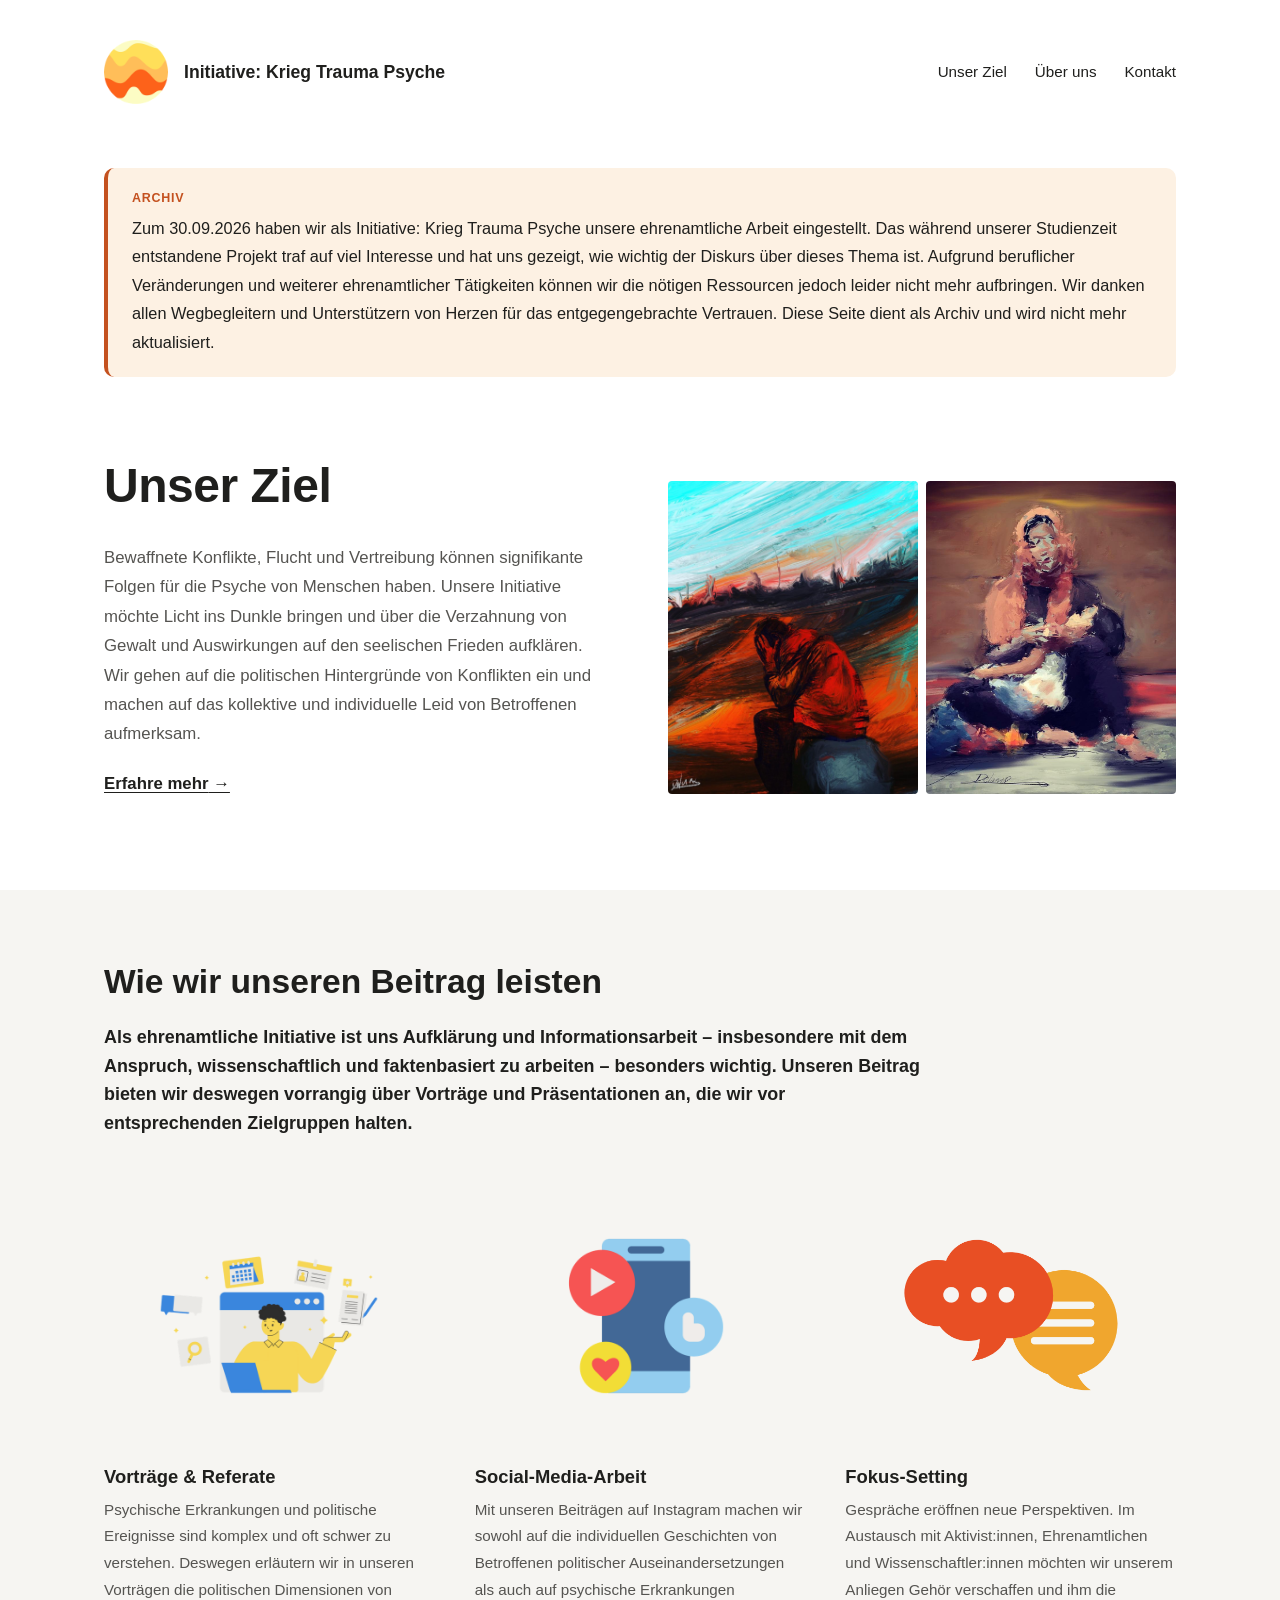
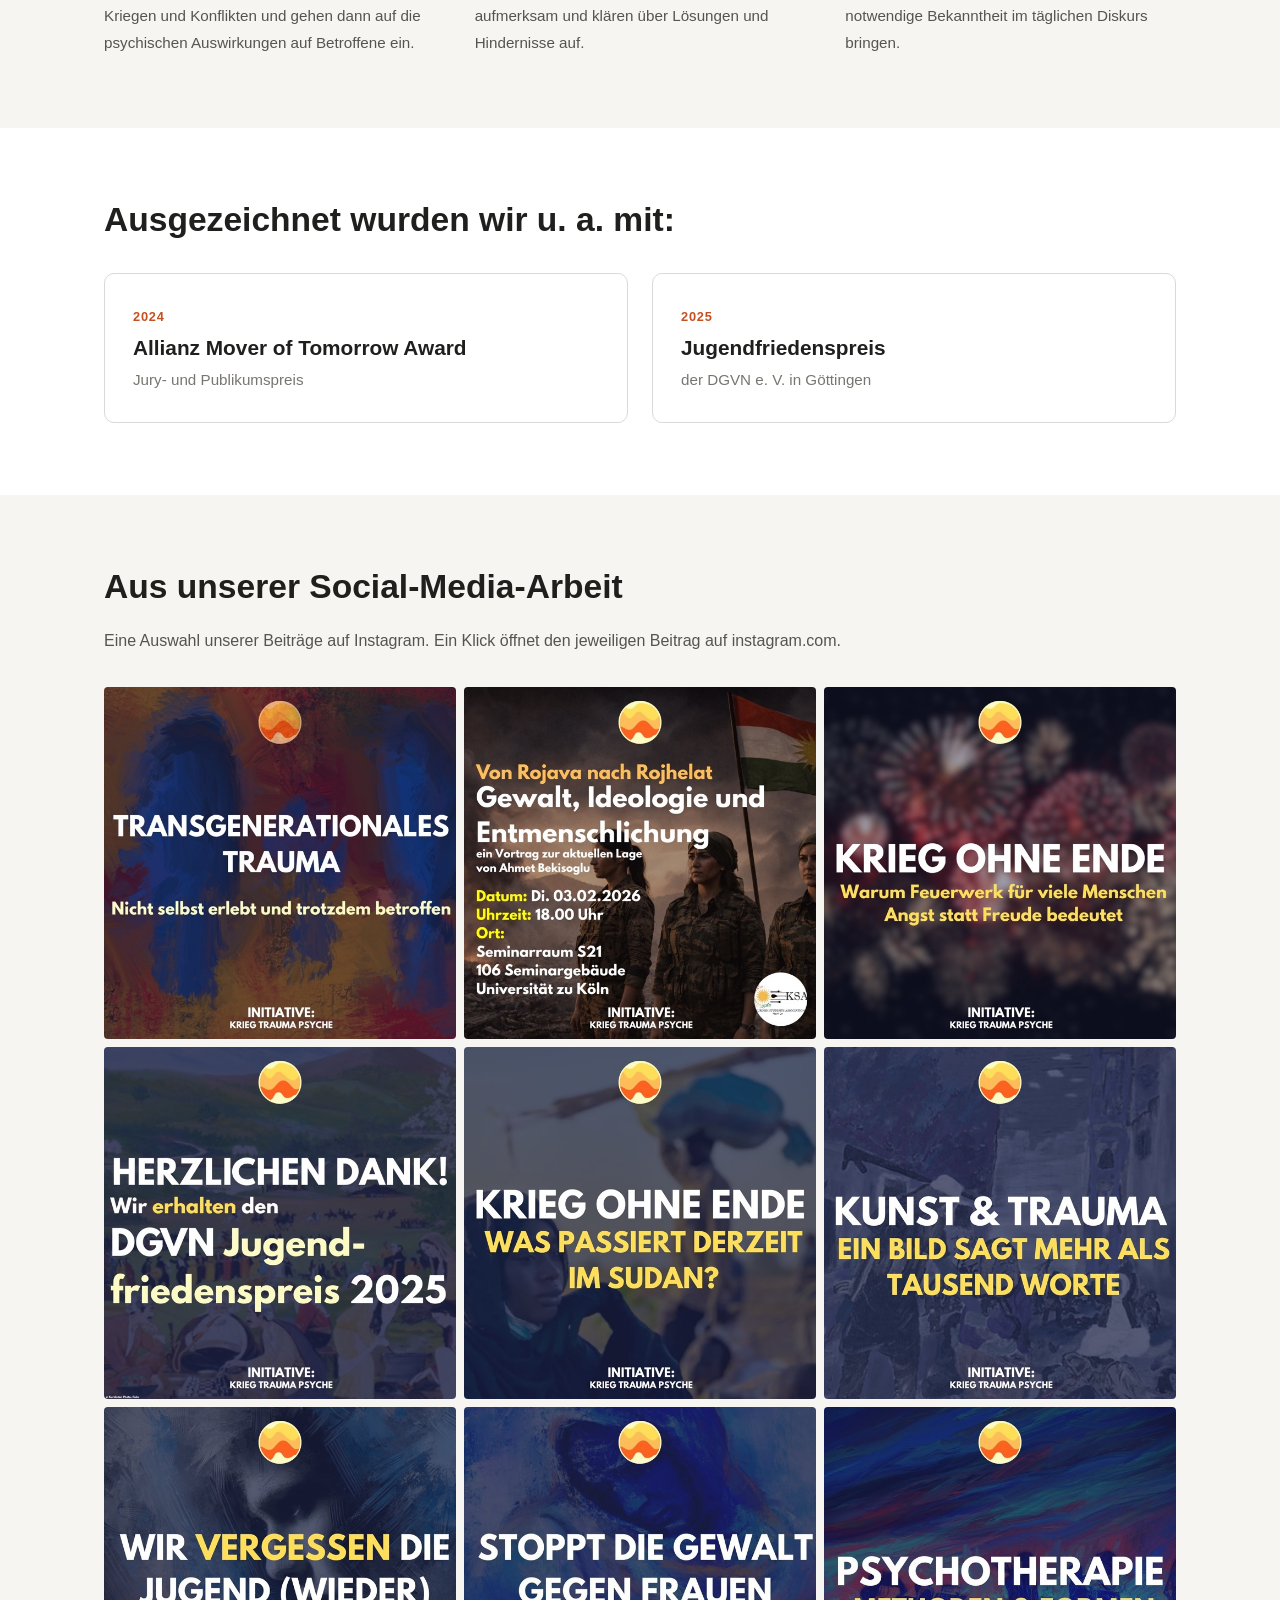
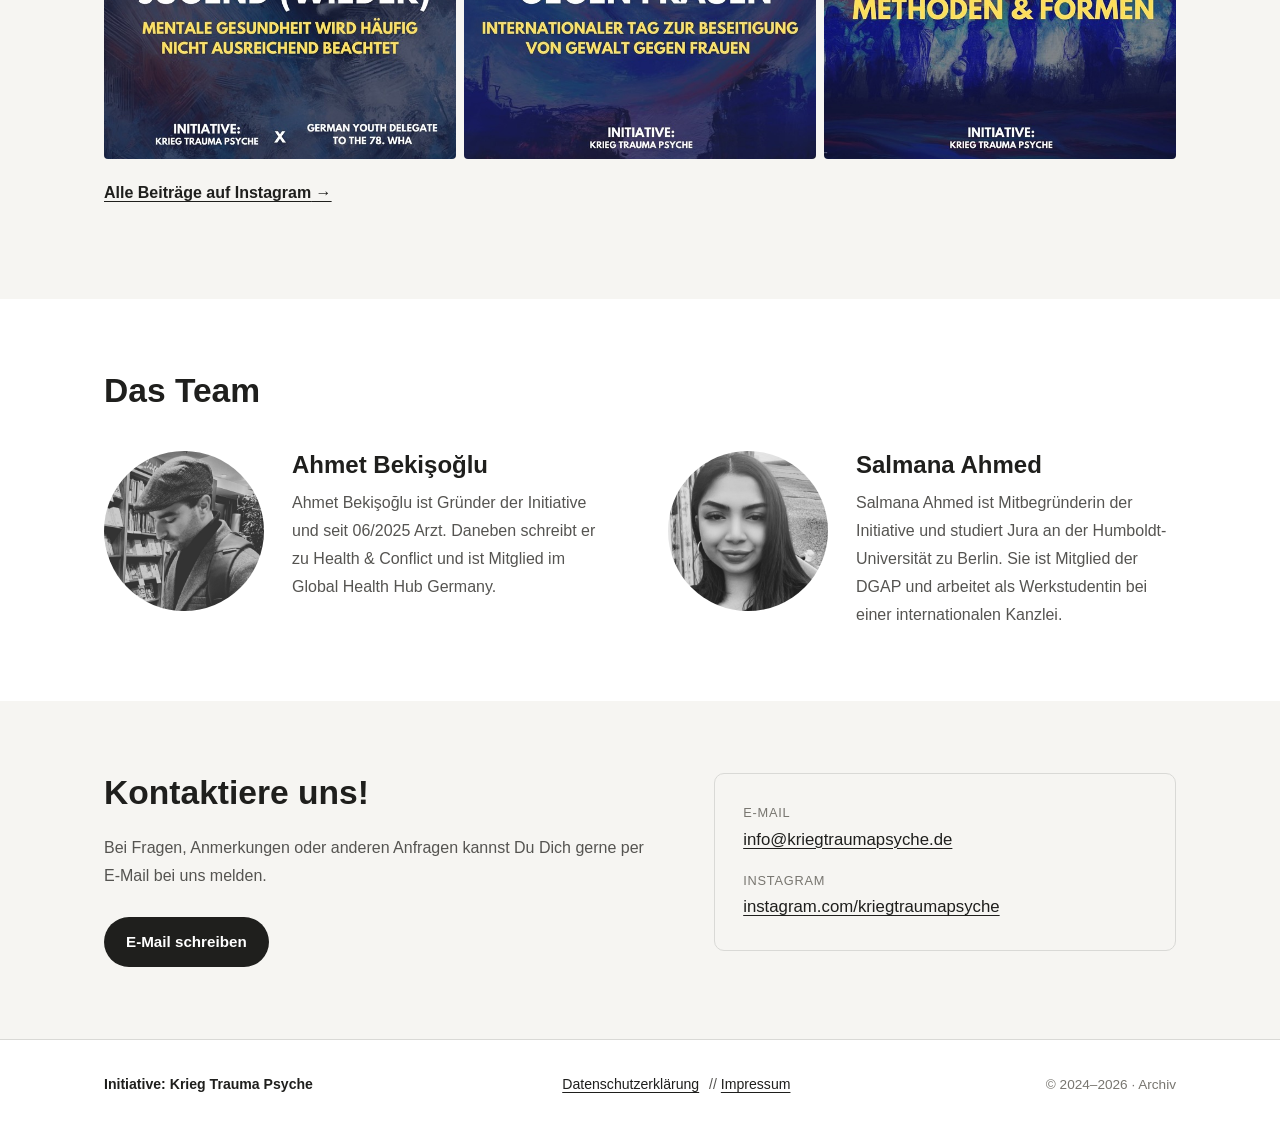
==== index.html @ 4f248b0d "Add files via upload" ====
<!doctype html>
<html lang="de">
<head>
  <meta charset="utf-8">
  <meta name="viewport" content="width=device-width, initial-scale=1">
  <title>Initiative: Krieg Trauma Psyche</title>
  <meta name="description" content="Ehrenamtliche Initiative zu den psychischen Folgen von Krieg, Flucht und Vertreibung – Vorträge, Social-Media-Arbeit und Aufklärung. Archiv der Jahre 2024–2026.">
  <link rel="canonical" href="https://kriegtraumapsyche.de/">
  <meta property="og:type" content="website">
  <meta property="og:locale" content="de_DE">
  <meta property="og:site_name" content="Initiative: Krieg Trauma Psyche">
  <meta property="og:title" content="Initiative: Krieg Trauma Psyche">
  <meta property="og:description" content="Ehrenamtliche Initiative zu den psychischen Folgen von Krieg, Flucht und Vertreibung.">
  <meta property="og:url" content="https://kriegtraumapsyche.de/">
  <meta property="og:image" content="https://kriegtraumapsyche.de/assets/img/og-image.jpg">
  <link rel="icon" href="favicon.png" type="image/png">
  <link rel="apple-touch-icon" href="apple-touch-icon.png">
  <link rel="stylesheet" href="assets/css/style.css">
</head>
<body>
  <a class="skip-link" href="#inhalt">Zum Inhalt springen</a>

  <header class="site-header">
    <div class="wrap site-header__inner">
      <a class="brand" href="./" aria-label="Startseite: Initiative Krieg Trauma Psyche">
        <img src="assets/img/logo.png" alt="" width="64" height="64">
        <span>Initiative: Krieg Trauma Psyche</span>
      </a>
      <nav class="site-nav" aria-label="Hauptnavigation">
        <ul>
          <li><a href="unser-ziel/">Unser Ziel</a></li>
          <li><a href="uber-uns/">Über uns</a></li>
          <li><a href="#kontakt">Kontakt</a></li>
        </ul>
      </nav>
    </div>
  </header>

  <main id="inhalt">

    <section class="hero">
      <div class="wrap">
        <div class="notice" role="note">
          <strong>Archiv</strong>
          <p>Zum 30.09.2026 haben wir als Initiative: Krieg Trauma Psyche unsere ehrenamtliche Arbeit eingestellt. Das während unserer Studienzeit entstandene Projekt traf auf viel Interesse und hat uns gezeigt, wie wichtig der Diskurs über dieses Thema ist. Aufgrund beruflicher Veränderungen und weiterer ehrenamtlicher Tätigkeiten können wir die nötigen Ressourcen jedoch leider nicht mehr aufbringen. Wir danken allen Wegbegleitern und Unterstützern von Herzen für das entgegengebrachte Vertrauen. Diese Seite dient als Archiv und wird nicht mehr aktualisiert.</p>
        </div>
      </div>
    </section>

    <section class="section" aria-labelledby="ziel-titel">
      <div class="wrap split">
        <div class="split__text">
          <h1 id="ziel-titel">Unser Ziel</h1>
          <p>Bewaffnete Konflikte, Flucht und Vertreibung können signifikante Folgen für die Psyche von Menschen haben. Unsere Initiative möchte Licht ins Dunkle bringen und über die Verzahnung von Gewalt und Auswirkungen auf den seelischen Frieden aufklären. Wir gehen auf die politischen Hintergründe von Konflikten ein und machen auf das kollektive und individuelle Leid von Betroffenen aufmerksam.</p>
          <p><a class="link-arrow" href="unser-ziel/">Erfahre mehr</a></p>
        </div>
        <div class="gallery">
          <img src="assets/img/galerie-1.jpg" alt="Gemälde: Ein Mann sitzt vor einer verbrannten Landschaft und vergräbt das Gesicht in den Händen (Illustration: Delawer Omar)" width="1080" height="1327" loading="lazy">
          <img src="assets/img/galerie-2.jpg" alt="Gemälde: Eine Frau mit Kopftuch hält ein Kind schützend im Arm (Illustration: Delawer Omar)" width="1080" height="1085" loading="lazy">
        </div>
      </div>
    </section>

    <section class="section section--soft" aria-labelledby="beitrag-titel">
      <div class="wrap">
        <h2 id="beitrag-titel">Wie wir unseren Beitrag leisten</h2>
        <p class="section__lead">Als ehrenamtliche Initiative ist uns Aufklärung und Informationsarbeit – insbesondere mit dem Anspruch, wissenschaftlich und faktenbasiert zu arbeiten – besonders wichtig. Unseren Beitrag bieten wir deswegen vorrangig über Vorträge und Präsentationen an, die wir vor entsprechenden Zielgruppen halten.</p>

        <div class="cards">
          <article class="card">
            <img src="assets/img/vortraege.png" alt="" width="600" height="600" loading="lazy">
            <h3>Vorträge &amp; Referate</h3>
            <p>Psychische Erkrankungen und politische Ereignisse sind komplex und oft schwer zu verstehen. Deswegen erläutern wir in unseren Vorträgen die politischen Dimensionen von Kriegen und Konflikten und gehen dann auf die psychischen Auswirkungen auf Betroffene ein.</p>
          </article>
          <article class="card">
            <img src="assets/img/social-media.png" alt="" width="600" height="600" loading="lazy">
            <h3>Social-Media-Arbeit</h3>
            <p>Mit unseren Beiträgen auf Instagram machen wir sowohl auf die individuellen Geschichten von Betroffenen politischer Auseinandersetzungen als auch auf psychische Erkrankungen aufmerksam und klären über Lösungen und Hindernisse auf.</p>
          </article>
          <article class="card">
            <img src="assets/img/fokus-setting.png" alt="" width="500" height="500" loading="lazy">
            <h3>Fokus-Setting</h3>
            <p>Gespräche eröffnen neue Perspektiven. Im Austausch mit Aktivist:innen, Ehrenamtlichen und Wissenschaftler:innen möchten wir unserem Anliegen Gehör verschaffen und ihm die notwendige Bekanntheit im täglichen Diskurs bringen.</p>
          </article>
        </div>
      </div>
    </section>

    <section class="section" aria-labelledby="preise-titel">
      <div class="wrap">
        <h2 id="preise-titel">Ausgezeichnet wurden wir u. a. mit:</h2>
        <div class="awards">
          <div class="award">
            <span class="award__year">2024</span>
            <h3>Allianz Mover of Tomorrow Award</h3>
            <p>Jury- und Publikumspreis</p>
          </div>
          <div class="award">
            <span class="award__year">2025</span>
            <h3>Jugend&shy;friedens&shy;preis</h3>
            <p>der DGVN e.&nbsp;V. in Göttingen</p>
          </div>
        </div>
      </div>
    </section>

    <section class="section section--soft" aria-labelledby="insta-titel">
      <div class="wrap">
        <h2 id="insta-titel">Aus unserer Social-Media-Arbeit</h2>
        <p>Eine Auswahl unserer Beiträge auf Instagram. Ein Klick öffnet den jeweiligen Beitrag auf instagram.com.</p>
        <div class="insta">
          <a href="https://www.instagram.com/p/DZxdfRcijHQ/" rel="noopener"><img src="assets/img/instagram/01.jpg" alt="Info-Post: Transgenerationales Trauma – nicht selbst erlebt und trotzdem betroffen" width="640" height="640" loading="lazy"></a>
          <a href="https://www.instagram.com/p/DT3SlpQDQim/" rel="noopener"><img src="assets/img/instagram/02.jpg" alt="Vortragsankündigung: Von Rojava nach Rojhelat – Gewalt, Ideologie und Entmenschlichung, 03.02.2026, Universität zu Köln" width="640" height="640" loading="lazy"></a>
          <a href="https://www.instagram.com/p/DS4xdeGio_u/" rel="noopener"><img src="assets/img/instagram/03.jpg" alt="Info-Post: Krieg ohne Ende – warum Feuerwerk für viele Menschen Angst statt Freude bedeutet" width="640" height="640" loading="lazy"></a>
          <a href="https://www.instagram.com/p/DSTFmk6jmpG/" rel="noopener"><img src="assets/img/instagram/04.jpg" alt="Herzlichen Dank! Wir erhalten den DGVN Jugendfriedenspreis 2025" width="640" height="640" loading="lazy"></a>
          <a href="https://www.instagram.com/p/DQ4tUUhjSxW/" rel="noopener"><img src="assets/img/instagram/05.jpg" alt="Info-Post: Krieg ohne Ende – was passiert derzeit im Sudan?" width="640" height="640" loading="lazy"></a>
          <a href="https://www.instagram.com/p/DMp6lAYsIpC/" rel="noopener"><img src="assets/img/instagram/06.jpg" alt="Info-Post: Kunst und Trauma – ein Bild sagt mehr als tausend Worte" width="640" height="640" loading="lazy"></a>
          <a href="https://www.instagram.com/p/DFQjz3Es_ao/" rel="noopener"><img src="assets/img/instagram/07.jpg" alt="Info-Post: Wir vergessen die Jugend (wieder) – mentale Gesundheit wird häufig nicht ausreichend beachtet" width="640" height="640" loading="lazy"></a>
          <a href="https://www.instagram.com/p/DCzWB1eC9xC/" rel="noopener"><img src="assets/img/instagram/08.jpg" alt="Info-Post: Stoppt die Gewalt gegen Frauen – Internationaler Tag zur Beseitigung von Gewalt gegen Frauen" width="640" height="640" loading="lazy"></a>
          <a href="https://www.instagram.com/p/DCKCt9eMtHW/" rel="noopener"><img src="assets/img/instagram/09.jpg" alt="Info-Post: Psychotherapie – Methoden und Formen" width="640" height="640" loading="lazy"></a>
        </div>
        <p class="insta-more"><a class="link-arrow" href="https://instagram.com/kriegtraumapsyche" rel="noopener">Alle Beiträge auf Instagram</a></p>
      </div>
    </section>

    <section class="section" aria-labelledby="team-titel">
      <div class="wrap">
        <h2 id="team-titel">Das Team</h2>
        <div class="team">
          <article class="person">
            <img src="assets/img/ahmet-bekisoglu.png" alt="Porträt von Ahmet Bekişoğlu" width="500" height="500" loading="lazy">
            <div>
              <h3>Ahmet Bekişoğlu</h3>
              <p>Ahmet Bekişoğlu ist Gründer der Initiative und seit 06/2025 Arzt. Daneben schreibt er zu Health &amp; Conflict und ist Mitglied im Global Health Hub Germany.</p>
            </div>
          </article>
          <article class="person">
            <img src="assets/img/salmana-ahmed.png" alt="Porträt von Salmana Ahmed" width="500" height="500" loading="lazy">
            <div>
              <h3>Salmana Ahmed</h3>
              <p>Salmana Ahmed ist Mitbegründerin der Initiative und studiert Jura an der Humboldt-Universität zu Berlin. Sie ist Mitglied der DGAP und arbeitet als Werkstudentin bei einer internationalen Kanzlei.</p>
            </div>
          </article>
        </div>
      </div>
    </section>

    <section class="section section--soft" id="kontakt" aria-labelledby="kontakt-titel">
      <div class="wrap contact">
        <div>
          <h2 id="kontakt-titel">Kontaktiere uns!</h2>
          <p>Bei Fragen, Anmerkungen oder anderen Anfragen kannst Du Dich gerne per E-Mail bei uns melden.</p>
          <a class="button" href="mailto:info@kriegtraumapsyche.de">E-Mail schreiben</a>
        </div>
        <div class="contact__box">
          <dl>
            <dt>E-Mail</dt>
            <dd><a href="mailto:info@kriegtraumapsyche.de">info@kriegtraumapsyche.de</a></dd>
            <dt>Instagram</dt>
            <dd><a href="https://instagram.com/kriegtraumapsyche" rel="noopener">instagram.com/kriegtraumapsyche</a></dd>
          </dl>
        </div>
      </div>
    </section>

  </main>

  <footer class="site-footer">
    <div class="wrap site-footer__inner">
      <a class="site-footer__title" href="./">Initiative: Krieg Trauma Psyche</a>
      <nav aria-label="Rechtliches">
        <a href="datenschutzerklarung/">Datenschutzerklärung</a> //
        <a href="impressum/">Impressum</a>
      </nav>
      <small>© 2024–2026 · Archiv</small>
    </div>
  </footer>
</body>
</html>
---- assets/css/style.css ----
/* Initiative: Krieg Trauma Psyche – statische Website (GitHub Pages)
   Keine externen Schriften, keine Skripte, keine Cookies. */

:root {
  --bg: #ffffff;
  --bg-soft: #f6f5f2;
  --text: #555451;
  --heading: #1f1f1d;
  --muted: #787670;
  --line: #d9d9d6;
  --accent: #c4511f;      /* Orange aus dem Logo, dunkel genug für Text auf Weiß */
  --accent-soft: #fdf1e3; /* helles Gelb-Orange aus dem Logo */
  --radius: 10px;
  --wrap: 1120px;
  --font: -apple-system, BlinkMacSystemFont, "Segoe UI", Roboto, Oxygen-Sans, Ubuntu, Cantarell, "Helvetica Neue", sans-serif;
}

*, *::before, *::after { box-sizing: border-box; }

html { -webkit-text-size-adjust: 100%; scroll-behavior: smooth; }

body {
  margin: 0;
  background: var(--bg);
  color: var(--text);
  font-family: var(--font);
  font-size: 1rem;
  line-height: 1.75;
}

img { max-width: 100%; height: auto; display: block; }

a { color: var(--heading); text-decoration: underline; text-underline-offset: 3px; text-decoration-thickness: 1px; }
a:hover { color: var(--accent); }
a:focus-visible { outline: 2px solid var(--accent); outline-offset: 3px; border-radius: 2px; }

h1, h2, h3, h4 { color: var(--heading); line-height: 1.2; margin: 0 0 .6em; }
h1 { font-size: clamp(2rem, 4.5vw, 3rem); font-weight: 700; letter-spacing: -.01em; }
h2 { font-size: clamp(1.6rem, 3vw, 2.1rem); font-weight: 700; }
h3 { font-size: 1.15rem; font-weight: 700; }
p { margin: 0 0 1.2em; }

.wrap { width: 100%; max-width: var(--wrap); margin: 0 auto; padding: 0 24px; }
.wrap--narrow { max-width: 760px; }

.skip-link { position: absolute; left: -9999px; top: 0; }
.skip-link:focus { left: 16px; top: 16px; background: var(--heading); color: #fff; padding: 8px 14px; z-index: 10; }

/* ---------- Kopfbereich ---------- */
.site-header { padding: 40px 0 24px; }
.site-header__inner { display: flex; align-items: center; justify-content: space-between; gap: 24px; }
.brand { display: flex; align-items: center; gap: 16px; text-decoration: none; color: var(--heading); }
.brand img { width: 64px; height: 64px; }
.brand span { font-weight: 700; font-size: 1.1rem; line-height: 1.3; }
.site-nav ul { list-style: none; display: flex; gap: 28px; margin: 0; padding: 0; }
.site-nav a { text-decoration: none; font-size: .95rem; color: var(--heading); padding: 4px 0; border-bottom: 1px solid transparent; }
.site-nav a:hover, .site-nav a[aria-current="page"] { border-bottom-color: currentColor; color: var(--heading); }

/* ---------- Archiv-Hinweis ---------- */
.notice {
  background: var(--accent-soft);
  border-left: 4px solid var(--accent);
  border-radius: var(--radius);
  padding: 20px 24px;
  margin: 8px 0 0;
  font-size: 1.02rem;
  color: var(--heading);
}
.notice strong { display: block; margin-bottom: 4px; text-transform: uppercase; letter-spacing: .06em; font-size: .78rem; color: var(--accent); }
.notice p:last-child { margin-bottom: 0; }

/* ---------- Abschnitte ---------- */
.section { padding: 72px 0; }
.section--soft { background: var(--bg-soft); }
.section__lead { font-size: 1.12rem; font-weight: 600; color: var(--heading); max-width: 820px; line-height: 1.6; }

.hero { padding: 32px 0 8px; }

.split { display: grid; grid-template-columns: 1fr 1fr; gap: 56px; align-items: center; }
.split__text p { font-size: 1.05rem; }

.gallery { display: grid; grid-template-columns: 1fr 1fr; gap: 8px; }
.gallery img { width: 100%; height: 100%; aspect-ratio: 4 / 5; object-fit: cover; border-radius: 4px; }

.link-arrow { font-weight: 700; }
.link-arrow::after { content: " →"; }

/* Karten: Vorträge, Social Media, Fokus-Setting */
.cards { display: grid; grid-template-columns: repeat(3, 1fr); gap: 40px; margin-top: 48px; }
.card img { width: 100%; max-width: 260px; aspect-ratio: 1; object-fit: contain; margin: 0 auto 20px; mix-blend-mode: multiply; } /* weißer Bildhintergrund verschmilzt mit Beige */
.card h3 { margin-bottom: .5em; }
.card p { font-size: .95rem; margin: 0; }

/* Auszeichnungen */
.awards { display: grid; grid-template-columns: 1fr 1fr; gap: 24px; margin-top: 32px; }
.award { border: 1px solid var(--line); border-radius: var(--radius); padding: 28px; background: var(--bg); }
.award__year { display: inline-block; font-size: .8rem; font-weight: 700; color: var(--accent); letter-spacing: .06em; text-transform: uppercase; margin-bottom: 8px; }
.award h3 { font-size: 1.3rem; margin: 0 0 .3em; hyphens: auto; }
.award p { margin: 0; color: var(--muted); font-size: .95rem; }

/* Instagram-Archiv (lokale Vorschaubilder, keine Einbettung) */
.insta { display: grid; grid-template-columns: repeat(3, 1fr); gap: 8px; margin-top: 32px; }
.insta a { display: block; overflow: hidden; border-radius: 4px; }
.insta img { width: 100%; aspect-ratio: 1; object-fit: cover; transition: transform .3s ease, opacity .3s ease; }
.insta a:hover img { transform: scale(1.03); opacity: .9; }
.insta-more { margin-top: 20px; }

/* Team */
.team { display: grid; grid-template-columns: 1fr 1fr; gap: 56px; margin-top: 40px; }
.person { display: grid; grid-template-columns: 160px 1fr; gap: 28px; align-items: start; }
.person img { width: 160px; height: 160px; border-radius: 50%; object-fit: cover; background: var(--bg-soft); }
.person h3 { font-size: 1.5rem; margin-bottom: .4em; }
.person p { margin: 0; }

/* Kontakt */
.contact { display: grid; grid-template-columns: 1.2fr 1fr; gap: 56px; align-items: start; }
.contact__box { border: 1px solid var(--line); border-radius: var(--radius); padding: 28px; }
.contact__box dl { margin: 0; }
.contact__box dt { font-size: .8rem; text-transform: uppercase; letter-spacing: .06em; color: var(--muted); }
.contact__box dd { margin: 0 0 16px; font-size: 1.05rem; }
.contact__box dd:last-child { margin-bottom: 0; }
.button {
  display: inline-block; background: var(--heading); color: #fff; text-decoration: none;
  padding: 12px 22px; border-radius: 999px; font-weight: 600; font-size: .95rem; margin-top: 8px;
}
.button:hover { background: var(--accent); color: #fff; }

/* ---------- Unterseiten (Fließtext) ---------- */
.page { padding: 24px 0 88px; }
.page h1 { margin-bottom: .8em; }
.page h2 { font-size: 1.45rem; margin-top: 2em; }
.page h3 { font-size: 1.1rem; margin-top: 1.6em; }
.page figure { margin: 2.2em 0; }
.page figure img { width: 100%; border-radius: 4px; }
.page figcaption { font-size: .85rem; color: var(--muted); margin-top: 10px; line-height: 1.5; overflow-wrap: anywhere; }
.page blockquote { margin: 1.6em 0; padding: 4px 0 4px 22px; border-left: 3px solid var(--accent); font-style: italic; color: var(--heading); }
.page ul, .page ol { padding-left: 1.3em; }
.page li { margin-bottom: .5em; }
.sources { font-size: .88rem; line-height: 1.6; list-style: none; padding-left: 0 !important; overflow-wrap: anywhere; }
.sources li { padding-left: 2.2em; text-indent: -2.2em; }
.legal h2 { font-size: 1.25rem; }
.legal p, .legal li { font-size: .97rem; }
.meta { color: var(--muted); font-size: .9rem; }

/* ---------- Fußbereich ---------- */
.site-footer { border-top: 1px solid var(--line); padding: 32px 0 48px; font-size: .88rem; }
.site-footer__inner { display: flex; justify-content: space-between; gap: 16px 32px; flex-wrap: wrap; align-items: baseline; }
.site-footer__title { font-weight: 700; color: var(--heading); text-decoration: none; }
.site-footer nav a { margin-right: 6px; }
.site-footer small { color: var(--muted); font-size: .85rem; }

/* ---------- Mobil ---------- */
@media (max-width: 900px) {
  .split, .contact { grid-template-columns: 1fr; gap: 40px; }
  .cards { grid-template-columns: 1fr; gap: 48px; }
  .card { max-width: 520px; }
  .card img { margin-left: 0; max-width: 200px; }
  .team { grid-template-columns: 1fr; gap: 40px; }
}

@media (max-width: 600px) {
  .wrap { padding: 0 16px; }
  .site-header { padding: 24px 0 12px; }
  .site-header__inner { flex-direction: column; align-items: flex-start; gap: 16px; }
  .brand img { width: 52px; height: 52px; }
  .section { padding: 56px 0; }
  .awards { grid-template-columns: 1fr; }
  .person { grid-template-columns: 96px 1fr; gap: 18px; }
  .person img { width: 96px; height: 96px; }
  .person h3 { font-size: 1.25rem; }
  .insta { gap: 4px; }
}

@media (prefers-reduced-motion: reduce) {
  html { scroll-behavior: auto; }
  .insta img { transition: none; }
}
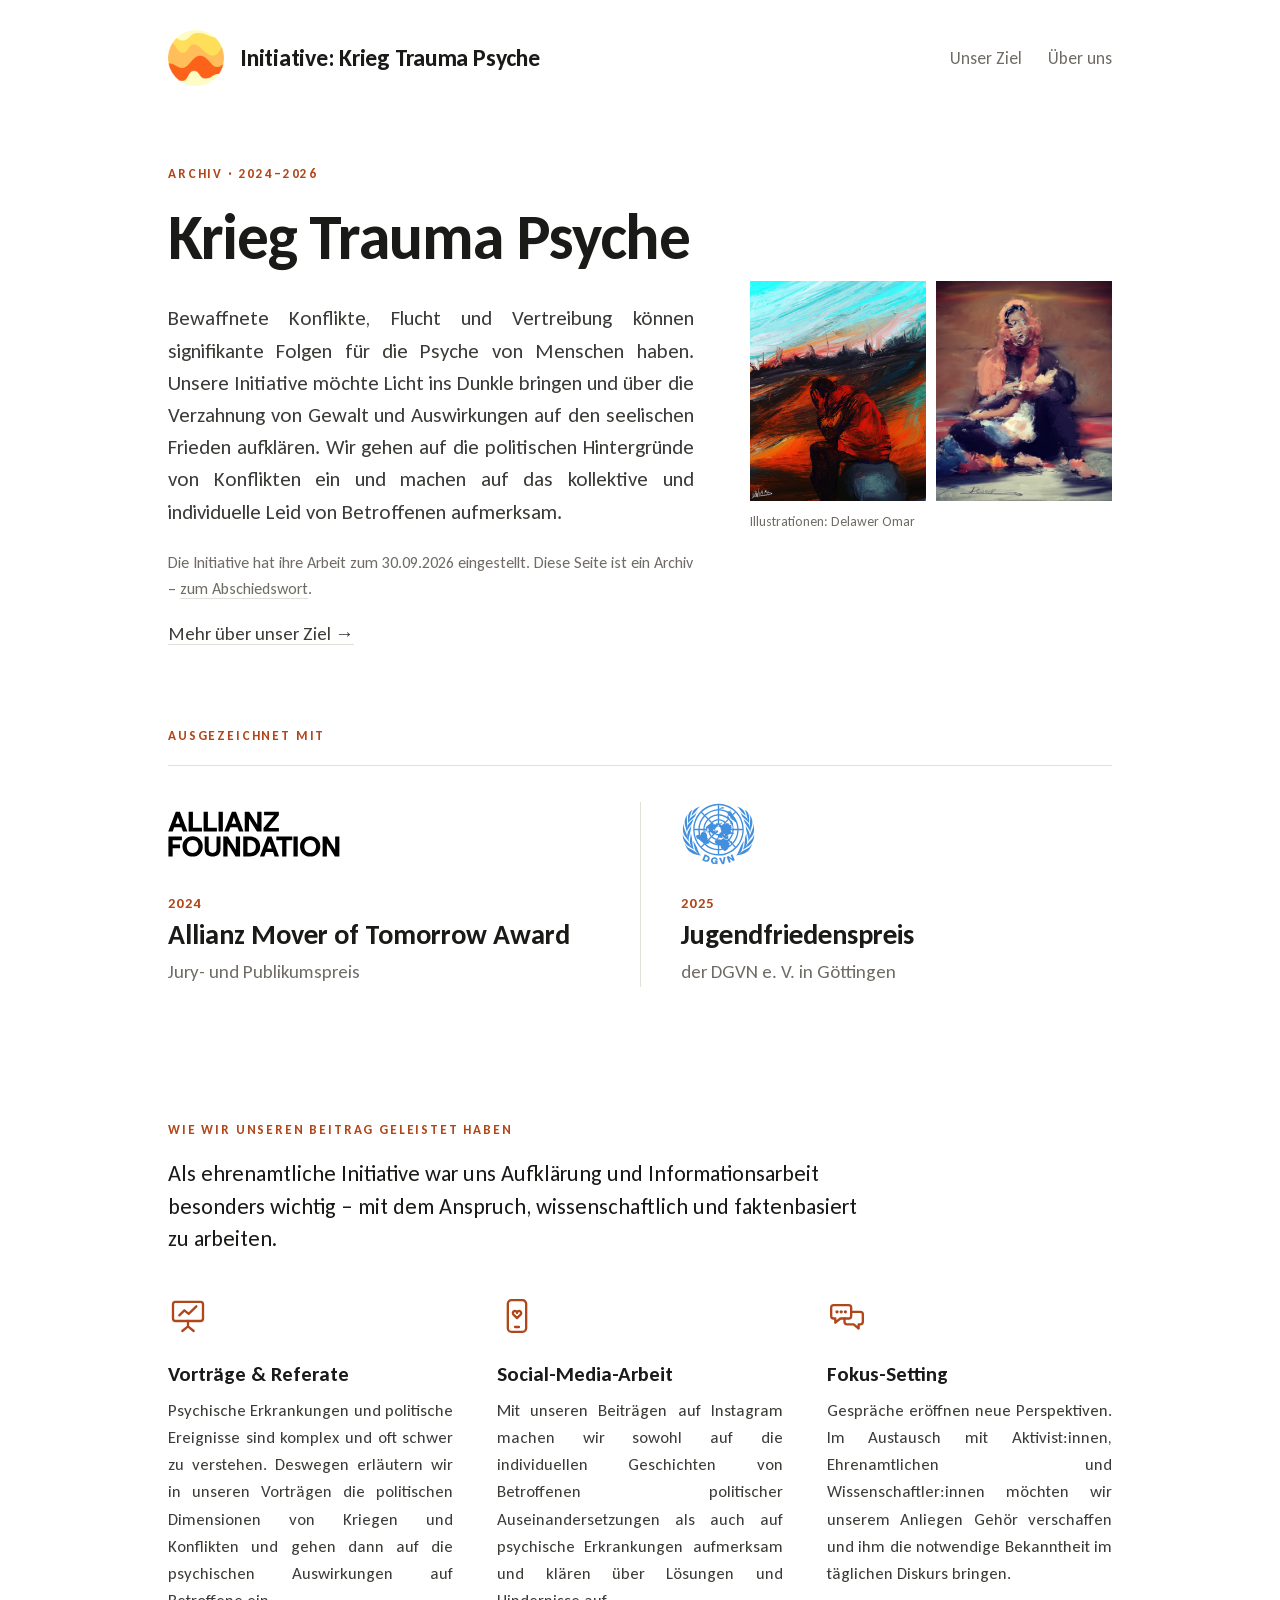
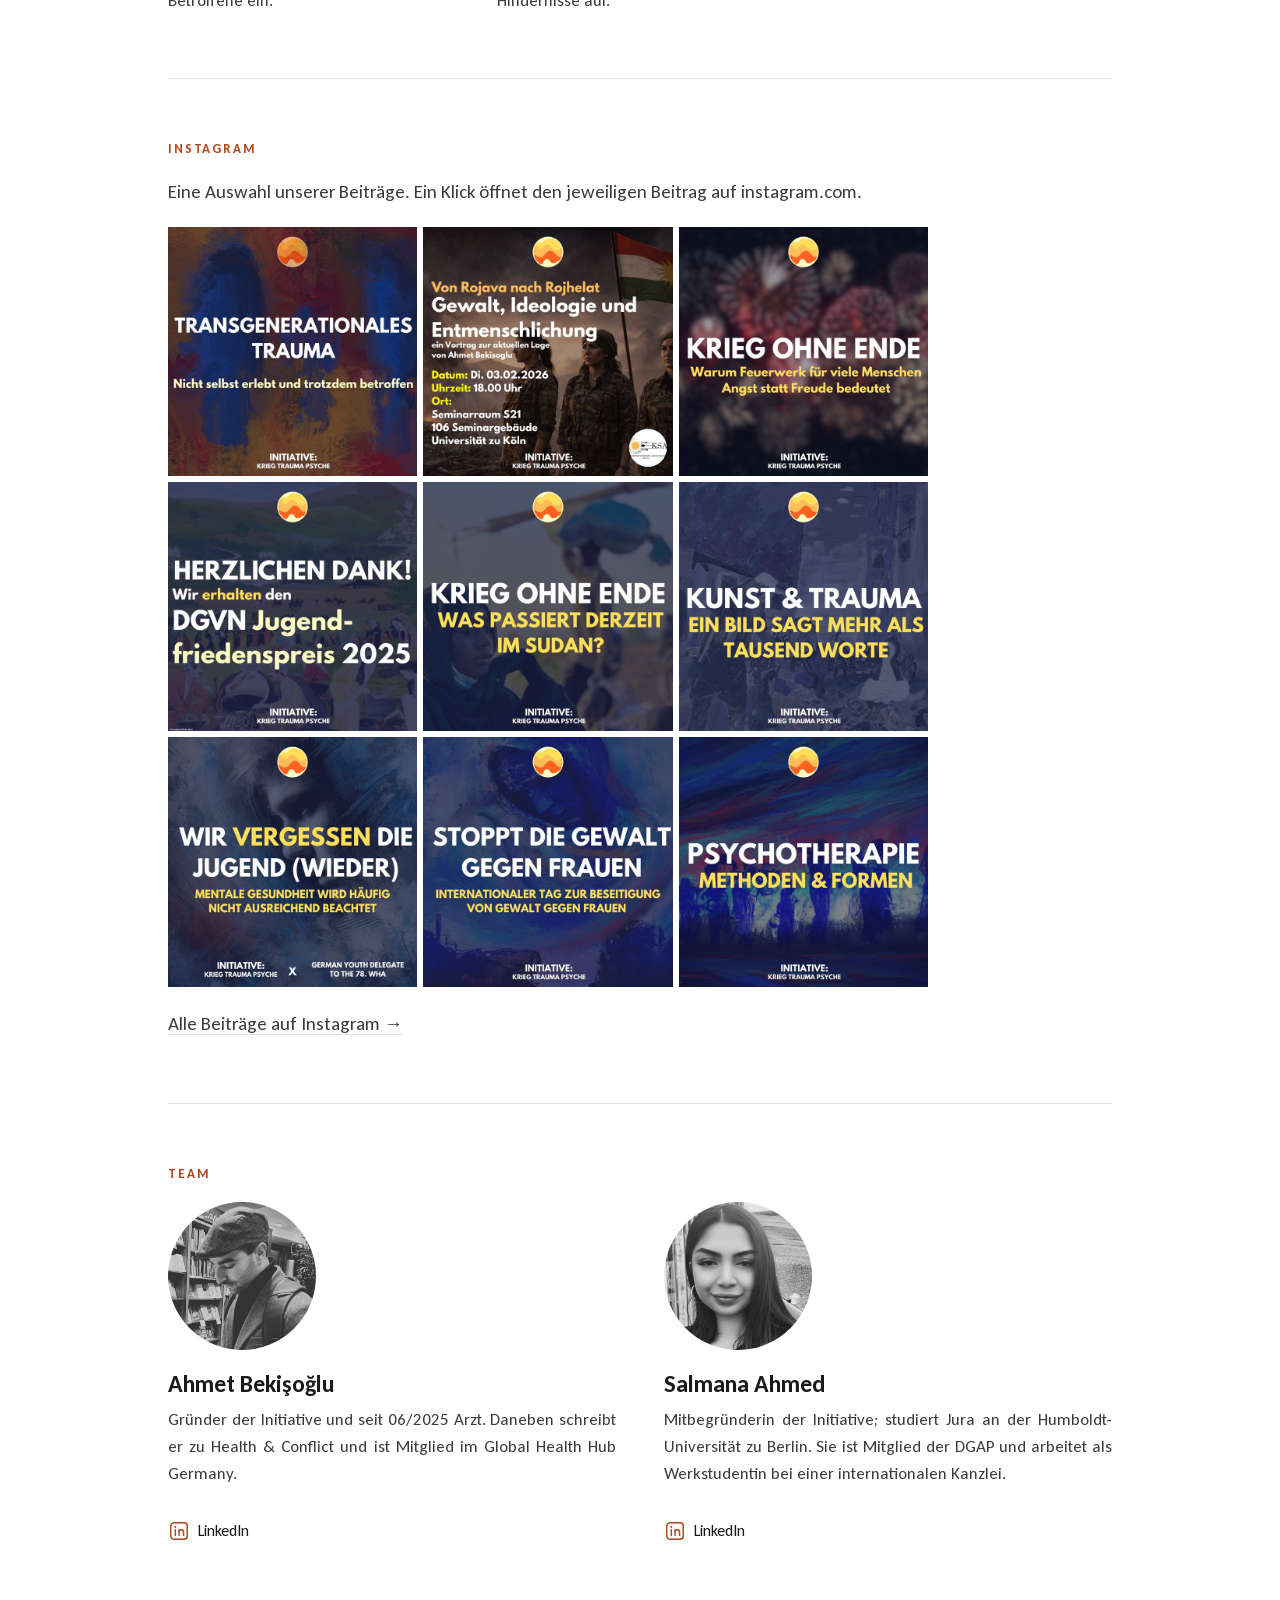
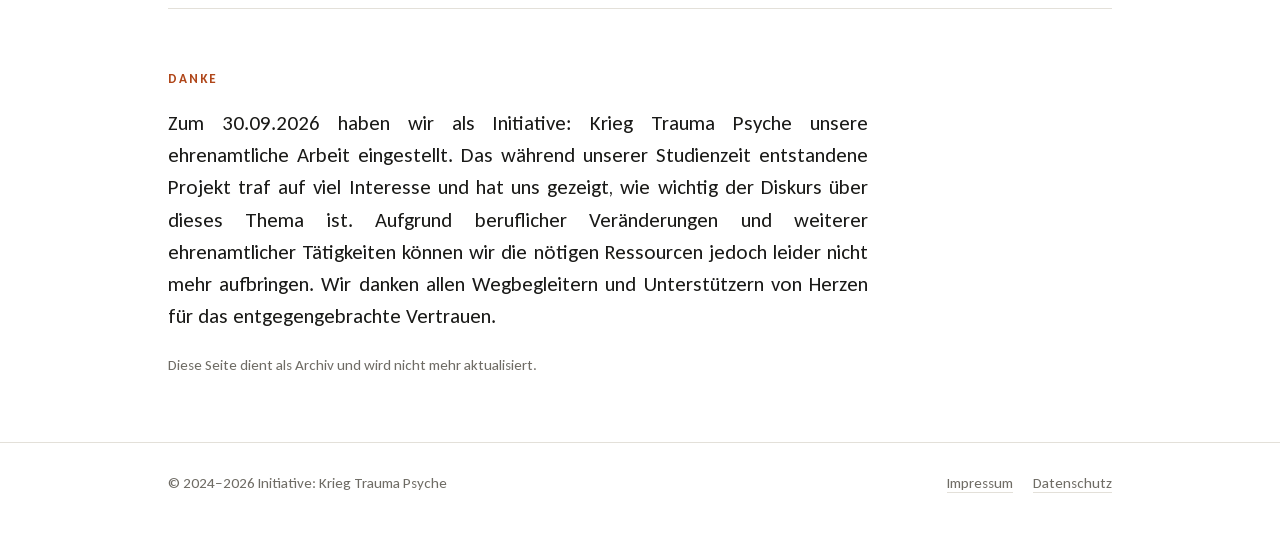
==== commit 1af3ec3b: "Add files via upload" ====
--- a/index.html
+++ b/index.html
@@ -3,6 +3,7 @@
 <head>
   <meta charset="utf-8">
   <meta name="viewport" content="width=device-width, initial-scale=1">
+  <meta name="color-scheme" content="light dark">
   <title>Initiative: Krieg Trauma Psyche</title>
   <meta name="description" content="Ehrenamtliche Initiative zu den psychischen Folgen von Krieg, Flucht und Vertreibung – Vorträge, Social-Media-Arbeit und Aufklärung. Archiv der Jahre 2024–2026.">
   <link rel="canonical" href="https://kriegtraumapsyche.de/">
@@ -18,19 +19,42 @@
   <link rel="stylesheet" href="assets/css/style.css">
 </head>
 <body>
+  <!-- Eigene Symbole (Linien-Icons, Farbe über CSS) -->
+  <svg width="0" height="0" style="position:absolute" aria-hidden="true" focusable="false">
+    <symbol id="i-vortrag" viewBox="0 0 24 24">
+      <rect x="3" y="3.5" width="18" height="11.5" rx="1.5"/>
+      <path d="M12 15v3.2M8.6 21l3.4-2.8 3.4 2.8"/>
+      <path d="M6.8 11.6l3-3 2.6 2.1 4.6-4.5"/>
+    </symbol>
+    <symbol id="i-social" viewBox="0 0 24 24">
+      <rect x="6.5" y="2.5" width="11" height="19" rx="2.2"/>
+      <path d="M10.8 18.6h2.4"/>
+      <path d="M12 13.25 9.87 11.13A1.25 1.25 0 1 1 12 10.25a1.25 1.25 0 1 1 2.13.88Z"/>
+    </symbol>
+    <symbol id="i-dialog" viewBox="0 0 24 24">
+      <path d="M4 5.5h9a1.5 1.5 0 0 1 1.5 1.5v5a1.5 1.5 0 0 1-1.5 1.5H8l-3 2.5v-2.5H4A1.5 1.5 0 0 1 2.5 12V7A1.5 1.5 0 0 1 4 5.5Z"/>
+      <path d="M14.5 9.5H20a1.5 1.5 0 0 1 1.5 1.5v4.5a1.5 1.5 0 0 1-1.5 1.5h-1v2.5l-3-2.5h-4a1.5 1.5 0 0 1-1.5-1.5v-2"/>
+      <path d="M6 9.5h.01M8.5 9.5h.01M11 9.5h.01" stroke-width="2"/>
+    </symbol>
+    <symbol id="i-linkedin" viewBox="0 0 24 24">
+      <rect x="3" y="3" width="18" height="18" rx="3.5"/>
+      <path d="M8 7.6h.01" stroke-width="2.2"/>
+      <path d="M8 10.6v6.2M12 16.8v-6.2M12 13.4c0-1.7 1.1-2.8 2.6-2.8s2.4 1.1 2.4 2.8v3.4"/>
+    </symbol>
+  </svg>
+
   <a class="skip-link" href="#inhalt">Zum Inhalt springen</a>
 
   <header class="site-header">
     <div class="wrap site-header__inner">
       <a class="brand" href="./" aria-label="Startseite: Initiative Krieg Trauma Psyche">
-        <img src="assets/img/logo.png" alt="" width="64" height="64">
+        <img src="assets/img/logo.png" alt="" width="56" height="56">
         <span>Initiative: Krieg Trauma Psyche</span>
       </a>
       <nav class="site-nav" aria-label="Hauptnavigation">
         <ul>
           <li><a href="unser-ziel/">Unser Ziel</a></li>
           <li><a href="uber-uns/">Über uns</a></li>
-          <li><a href="#kontakt">Kontakt</a></li>
         </ul>
       </nav>
     </div>
@@ -38,128 +62,101 @@
 
   <main id="inhalt">
 
-    <section class="hero">
-      <div class="wrap">
-        <div class="notice" role="note">
-          <strong>Archiv</strong>
-          <p>Zum 30.09.2026 haben wir als Initiative: Krieg Trauma Psyche unsere ehrenamtliche Arbeit eingestellt. Das während unserer Studienzeit entstandene Projekt traf auf viel Interesse und hat uns gezeigt, wie wichtig der Diskurs über dieses Thema ist. Aufgrund beruflicher Veränderungen und weiterer ehrenamtlicher Tätigkeiten können wir die nötigen Ressourcen jedoch leider nicht mehr aufbringen. Wir danken allen Wegbegleitern und Unterstützern von Herzen für das entgegengebrachte Vertrauen. Diese Seite dient als Archiv und wird nicht mehr aktualisiert.</p>
-        </div>
+    <section class="intro wrap">
+      <div class="justify">
+        <p class="label">Archiv · 2024–2026</p>
+        <h1>Krieg Trauma Psyche</h1>
+        <p class="lead">Bewaffnete Konflikte, Flucht und Vertreibung können signifikante Folgen für die Psyche von Menschen haben. Unsere Initiative möchte Licht ins Dunkle bringen und über die Verzahnung von Gewalt und Auswirkungen auf den seelischen Frieden aufklären. Wir gehen auf die politischen Hintergründe von Konflikten ein und machen auf das kollektive und individuelle Leid von Betroffenen aufmerksam.</p>
+        <p class="note">Die Initiative hat ihre Arbeit zum 30.09.2026 eingestellt. Diese Seite ist ein Archiv – <a href="#abschied">zum Abschiedswort</a>.</p>
+        <p class="more"><a class="arrow" href="unser-ziel/">Mehr über unser Ziel</a></p>
+      </div>
+      <figure class="diptych">
+        <img src="assets/img/galerie-1.jpg" alt="Gemälde: Ein Mann sitzt vor einer verbrannten Landschaft und vergräbt das Gesicht in den Händen" width="1080" height="1327">
+        <img src="assets/img/galerie-2.jpg" alt="Gemälde: Eine Frau mit Kopftuch hält ein Kind schützend im Arm" width="1080" height="1085">
+        <figcaption>Illustrationen: Delawer Omar</figcaption>
+      </figure>
+    </section>
+
+    <section class="wrap awards-section" aria-labelledby="preise-titel">
+      <h2 class="label" id="preise-titel">Ausgezeichnet mit</h2>
+      <ul class="awards">
+        <li class="award">
+          <div class="award__logo"><img class="logo-wordmark" src="assets/img/logos/allianz-foundation.svg" alt="Allianz Foundation" width="202" height="54"></div>
+          <p class="award__year">2024</p>
+          <h3 class="award__name">Allianz Mover of Tomorrow Award</h3>
+          <p class="award__note">Jury- und Publikumspreis</p>
+        </li>
+        <li class="award">
+          <div class="award__logo"><img src="assets/img/logos/dgvn.svg" alt="Deutsche Gesellschaft für die Vereinten Nationen (DGVN)" width="75" height="64"></div>
+          <p class="award__year">2025</p>
+          <h3 class="award__name">Jugendfriedenspreis</h3>
+          <p class="award__note">der DGVN e.&nbsp;V. in Göttingen</p>
+        </li>
+      </ul>
+    </section>
+
+    <section class="wrap section" aria-labelledby="beitrag-titel">
+      <h2 class="label" id="beitrag-titel">Wie wir unseren Beitrag geleistet haben</h2>
+      <p class="section__lead">Als ehrenamtliche Initiative war uns Aufklärung und Informationsarbeit besonders wichtig – mit dem Anspruch, wissenschaftlich und faktenbasiert zu arbeiten.</p>
+      <ul class="work justify">
+        <li>
+          <svg class="icon" aria-hidden="true"><use href="#i-vortrag"/></svg>
+          <h3>Vorträge &amp; Referate</h3>
+          <p>Psychische Erkrankungen und politische Ereignisse sind komplex und oft schwer zu verstehen. Deswegen erläutern wir in unseren Vorträgen die politischen Dimensionen von Kriegen und Konflikten und gehen dann auf die psychischen Auswirkungen auf Betroffene ein.</p>
+        </li>
+        <li>
+          <svg class="icon" aria-hidden="true"><use href="#i-social"/></svg>
+          <h3>Social-Media-Arbeit</h3>
+          <p>Mit unseren Beiträgen auf Instagram machen wir sowohl auf die individuellen Geschichten von Betroffenen politischer Auseinandersetzungen als auch auf psychische Erkrankungen aufmerksam und klären über Lösungen und Hindernisse auf.</p>
+        </li>
+        <li>
+          <svg class="icon" aria-hidden="true"><use href="#i-dialog"/></svg>
+          <h3>Fokus-Setting</h3>
+          <p>Gespräche eröffnen neue Perspektiven. Im Austausch mit Aktivist:innen, Ehrenamtlichen und Wissenschaftler:innen möchten wir unserem Anliegen Gehör verschaffen und ihm die notwendige Bekanntheit im täglichen Diskurs bringen.</p>
+        </li>
+      </ul>
+    </section>
+
+    <section class="wrap section" aria-labelledby="insta-titel">
+      <h2 class="label" id="insta-titel">Instagram</h2>
+      <p>Eine Auswahl unserer Beiträge. Ein Klick öffnet den jeweiligen Beitrag auf instagram.com.</p>
+      <div class="insta">
+        <a href="https://www.instagram.com/p/DZxdfRcijHQ/" rel="noopener"><img src="assets/img/instagram/01.jpg" alt="Info-Post: Transgenerationales Trauma – nicht selbst erlebt und trotzdem betroffen" width="640" height="640" loading="lazy"></a>
+        <a href="https://www.instagram.com/p/DT3SlpQDQim/" rel="noopener"><img src="assets/img/instagram/02.jpg" alt="Vortragsankündigung: Von Rojava nach Rojhelat – Gewalt, Ideologie und Entmenschlichung, 03.02.2026, Universität zu Köln" width="640" height="640" loading="lazy"></a>
+        <a href="https://www.instagram.com/p/DS4xdeGio_u/" rel="noopener"><img src="assets/img/instagram/03.jpg" alt="Info-Post: Krieg ohne Ende – warum Feuerwerk für viele Menschen Angst statt Freude bedeutet" width="640" height="640" loading="lazy"></a>
+        <a href="https://www.instagram.com/p/DSTFmk6jmpG/" rel="noopener"><img src="assets/img/instagram/04.jpg" alt="Herzlichen Dank! Wir erhalten den DGVN Jugendfriedenspreis 2025" width="640" height="640" loading="lazy"></a>
+        <a href="https://www.instagram.com/p/DQ4tUUhjSxW/" rel="noopener"><img src="assets/img/instagram/05.jpg" alt="Info-Post: Krieg ohne Ende – was passiert derzeit im Sudan?" width="640" height="640" loading="lazy"></a>
+        <a href="https://www.instagram.com/p/DMp6lAYsIpC/" rel="noopener"><img src="assets/img/instagram/06.jpg" alt="Info-Post: Kunst und Trauma – ein Bild sagt mehr als tausend Worte" width="640" height="640" loading="lazy"></a>
+        <a href="https://www.instagram.com/p/DFQjz3Es_ao/" rel="noopener"><img src="assets/img/instagram/07.jpg" alt="Info-Post: Wir vergessen die Jugend (wieder) – mentale Gesundheit wird häufig nicht ausreichend beachtet" width="640" height="640" loading="lazy"></a>
+        <a href="https://www.instagram.com/p/DCzWB1eC9xC/" rel="noopener"><img src="assets/img/instagram/08.jpg" alt="Info-Post: Stoppt die Gewalt gegen Frauen – Internationaler Tag zur Beseitigung von Gewalt gegen Frauen" width="640" height="640" loading="lazy"></a>
+        <a href="https://www.instagram.com/p/DCKCt9eMtHW/" rel="noopener"><img src="assets/img/instagram/09.jpg" alt="Info-Post: Psychotherapie – Methoden und Formen" width="640" height="640" loading="lazy"></a>
+      </div>
+      <p><a class="arrow" href="https://instagram.com/kriegtraumapsyche" rel="noopener">Alle Beiträge auf Instagram</a></p>
+    </section>
+
+    <section class="wrap section" aria-labelledby="team-titel">
+      <h2 class="label" id="team-titel">Team</h2>
+      <div class="team justify">
+        <article class="person">
+          <img src="assets/img/ahmet-bekisoglu.png" alt="Porträt von Ahmet Bekişoğlu" width="500" height="500" loading="lazy">
+          <h3>Ahmet Bekişoğlu</h3>
+          <p>Gründer der Initiative und seit 06/2025 Arzt. Daneben schreibt er zu Health &amp; Conflict und ist Mitglied im Global Health Hub Germany.</p>
+          <a class="social" href="https://www.linkedin.com/in/ahmet-bekisoglu-319627246/" rel="noopener" aria-label="LinkedIn-Profil von Ahmet Bekişoğlu"><svg class="icon" aria-hidden="true"><use href="#i-linkedin"/></svg>LinkedIn</a>
+        </article>
+        <article class="person">
+          <img src="assets/img/salmana-ahmed.png" alt="Porträt von Salmana Ahmed" width="500" height="500" loading="lazy">
+          <h3>Salmana Ahmed</h3>
+          <p>Mitbegründerin der Initiative; studiert Jura an der Humboldt-Universität zu Berlin. Sie ist Mitglied der DGAP und arbeitet als Werkstudentin bei einer internationalen Kanzlei.</p>
+          <a class="social" href="https://www.linkedin.com/in/salmana-ahmed-470868259/" rel="noopener" aria-label="LinkedIn-Profil von Salmana Ahmed"><svg class="icon" aria-hidden="true"><use href="#i-linkedin"/></svg>LinkedIn</a>
+        </article>
       </div>
     </section>
 
-    <section class="section" aria-labelledby="ziel-titel">
-      <div class="wrap split">
-        <div class="split__text">
-          <h1 id="ziel-titel">Unser Ziel</h1>
-          <p>Bewaffnete Konflikte, Flucht und Vertreibung können signifikante Folgen für die Psyche von Menschen haben. Unsere Initiative möchte Licht ins Dunkle bringen und über die Verzahnung von Gewalt und Auswirkungen auf den seelischen Frieden aufklären. Wir gehen auf die politischen Hintergründe von Konflikten ein und machen auf das kollektive und individuelle Leid von Betroffenen aufmerksam.</p>
-          <p><a class="link-arrow" href="unser-ziel/">Erfahre mehr</a></p>
-        </div>
-        <div class="gallery">
-          <img src="assets/img/galerie-1.jpg" alt="Gemälde: Ein Mann sitzt vor einer verbrannten Landschaft und vergräbt das Gesicht in den Händen (Illustration: Delawer Omar)" width="1080" height="1327" loading="lazy">
-          <img src="assets/img/galerie-2.jpg" alt="Gemälde: Eine Frau mit Kopftuch hält ein Kind schützend im Arm (Illustration: Delawer Omar)" width="1080" height="1085" loading="lazy">
-        </div>
-      </div>
-    </section>
-
-    <section class="section section--soft" aria-labelledby="beitrag-titel">
-      <div class="wrap">
-        <h2 id="beitrag-titel">Wie wir unseren Beitrag leisten</h2>
-        <p class="section__lead">Als ehrenamtliche Initiative ist uns Aufklärung und Informationsarbeit – insbesondere mit dem Anspruch, wissenschaftlich und faktenbasiert zu arbeiten – besonders wichtig. Unseren Beitrag bieten wir deswegen vorrangig über Vorträge und Präsentationen an, die wir vor entsprechenden Zielgruppen halten.</p>
-
-        <div class="cards">
-          <article class="card">
-            <img src="assets/img/vortraege.png" alt="" width="600" height="600" loading="lazy">
-            <h3>Vorträge &amp; Referate</h3>
-            <p>Psychische Erkrankungen und politische Ereignisse sind komplex und oft schwer zu verstehen. Deswegen erläutern wir in unseren Vorträgen die politischen Dimensionen von Kriegen und Konflikten und gehen dann auf die psychischen Auswirkungen auf Betroffene ein.</p>
-          </article>
-          <article class="card">
-            <img src="assets/img/social-media.png" alt="" width="600" height="600" loading="lazy">
-            <h3>Social-Media-Arbeit</h3>
-            <p>Mit unseren Beiträgen auf Instagram machen wir sowohl auf die individuellen Geschichten von Betroffenen politischer Auseinandersetzungen als auch auf psychische Erkrankungen aufmerksam und klären über Lösungen und Hindernisse auf.</p>
-          </article>
-          <article class="card">
-            <img src="assets/img/fokus-setting.png" alt="" width="500" height="500" loading="lazy">
-            <h3>Fokus-Setting</h3>
-            <p>Gespräche eröffnen neue Perspektiven. Im Austausch mit Aktivist:innen, Ehrenamtlichen und Wissenschaftler:innen möchten wir unserem Anliegen Gehör verschaffen und ihm die notwendige Bekanntheit im täglichen Diskurs bringen.</p>
-          </article>
-        </div>
-      </div>
-    </section>
-
-    <section class="section" aria-labelledby="preise-titel">
-      <div class="wrap">
-        <h2 id="preise-titel">Ausgezeichnet wurden wir u. a. mit:</h2>
-        <div class="awards">
-          <div class="award">
-            <span class="award__year">2024</span>
-            <h3>Allianz Mover of Tomorrow Award</h3>
-            <p>Jury- und Publikumspreis</p>
-          </div>
-          <div class="award">
-            <span class="award__year">2025</span>
-            <h3>Jugend&shy;friedens&shy;preis</h3>
-            <p>der DGVN e.&nbsp;V. in Göttingen</p>
-          </div>
-        </div>
-      </div>
-    </section>
-
-    <section class="section section--soft" aria-labelledby="insta-titel">
-      <div class="wrap">
-        <h2 id="insta-titel">Aus unserer Social-Media-Arbeit</h2>
-        <p>Eine Auswahl unserer Beiträge auf Instagram. Ein Klick öffnet den jeweiligen Beitrag auf instagram.com.</p>
-        <div class="insta">
-          <a href="https://www.instagram.com/p/DZxdfRcijHQ/" rel="noopener"><img src="assets/img/instagram/01.jpg" alt="Info-Post: Transgenerationales Trauma – nicht selbst erlebt und trotzdem betroffen" width="640" height="640" loading="lazy"></a>
-          <a href="https://www.instagram.com/p/DT3SlpQDQim/" rel="noopener"><img src="assets/img/instagram/02.jpg" alt="Vortragsankündigung: Von Rojava nach Rojhelat – Gewalt, Ideologie und Entmenschlichung, 03.02.2026, Universität zu Köln" width="640" height="640" loading="lazy"></a>
-          <a href="https://www.instagram.com/p/DS4xdeGio_u/" rel="noopener"><img src="assets/img/instagram/03.jpg" alt="Info-Post: Krieg ohne Ende – warum Feuerwerk für viele Menschen Angst statt Freude bedeutet" width="640" height="640" loading="lazy"></a>
-          <a href="https://www.instagram.com/p/DSTFmk6jmpG/" rel="noopener"><img src="assets/img/instagram/04.jpg" alt="Herzlichen Dank! Wir erhalten den DGVN Jugendfriedenspreis 2025" width="640" height="640" loading="lazy"></a>
-          <a href="https://www.instagram.com/p/DQ4tUUhjSxW/" rel="noopener"><img src="assets/img/instagram/05.jpg" alt="Info-Post: Krieg ohne Ende – was passiert derzeit im Sudan?" width="640" height="640" loading="lazy"></a>
-          <a href="https://www.instagram.com/p/DMp6lAYsIpC/" rel="noopener"><img src="assets/img/instagram/06.jpg" alt="Info-Post: Kunst und Trauma – ein Bild sagt mehr als tausend Worte" width="640" height="640" loading="lazy"></a>
-          <a href="https://www.instagram.com/p/DFQjz3Es_ao/" rel="noopener"><img src="assets/img/instagram/07.jpg" alt="Info-Post: Wir vergessen die Jugend (wieder) – mentale Gesundheit wird häufig nicht ausreichend beachtet" width="640" height="640" loading="lazy"></a>
-          <a href="https://www.instagram.com/p/DCzWB1eC9xC/" rel="noopener"><img src="assets/img/instagram/08.jpg" alt="Info-Post: Stoppt die Gewalt gegen Frauen – Internationaler Tag zur Beseitigung von Gewalt gegen Frauen" width="640" height="640" loading="lazy"></a>
-          <a href="https://www.instagram.com/p/DCKCt9eMtHW/" rel="noopener"><img src="assets/img/instagram/09.jpg" alt="Info-Post: Psychotherapie – Methoden und Formen" width="640" height="640" loading="lazy"></a>
-        </div>
-        <p class="insta-more"><a class="link-arrow" href="https://instagram.com/kriegtraumapsyche" rel="noopener">Alle Beiträge auf Instagram</a></p>
-      </div>
-    </section>
-
-    <section class="section" aria-labelledby="team-titel">
-      <div class="wrap">
-        <h2 id="team-titel">Das Team</h2>
-        <div class="team">
-          <article class="person">
-            <img src="assets/img/ahmet-bekisoglu.png" alt="Porträt von Ahmet Bekişoğlu" width="500" height="500" loading="lazy">
-            <div>
-              <h3>Ahmet Bekişoğlu</h3>
-              <p>Ahmet Bekişoğlu ist Gründer der Initiative und seit 06/2025 Arzt. Daneben schreibt er zu Health &amp; Conflict und ist Mitglied im Global Health Hub Germany.</p>
-            </div>
-          </article>
-          <article class="person">
-            <img src="assets/img/salmana-ahmed.png" alt="Porträt von Salmana Ahmed" width="500" height="500" loading="lazy">
-            <div>
-              <h3>Salmana Ahmed</h3>
-              <p>Salmana Ahmed ist Mitbegründerin der Initiative und studiert Jura an der Humboldt-Universität zu Berlin. Sie ist Mitglied der DGAP und arbeitet als Werkstudentin bei einer internationalen Kanzlei.</p>
-            </div>
-          </article>
-        </div>
-      </div>
-    </section>
-
-    <section class="section section--soft" id="kontakt" aria-labelledby="kontakt-titel">
-      <div class="wrap contact">
-        <div>
-          <h2 id="kontakt-titel">Kontaktiere uns!</h2>
-          <p>Bei Fragen, Anmerkungen oder anderen Anfragen kannst Du Dich gerne per E-Mail bei uns melden.</p>
-          <a class="button" href="mailto:info@kriegtraumapsyche.de">E-Mail schreiben</a>
-        </div>
-        <div class="contact__box">
-          <dl>
-            <dt>E-Mail</dt>
-            <dd><a href="mailto:info@kriegtraumapsyche.de">info@kriegtraumapsyche.de</a></dd>
-            <dt>Instagram</dt>
-            <dd><a href="https://instagram.com/kriegtraumapsyche" rel="noopener">instagram.com/kriegtraumapsyche</a></dd>
-          </dl>
-        </div>
+    <section class="wrap section" id="abschied" aria-labelledby="abschied-titel">
+      <h2 class="label" id="abschied-titel">Danke</h2>
+      <div class="farewell justify">
+        <p>Zum 30.09.2026 haben wir als Initiative: Krieg Trauma Psyche unsere ehrenamtliche Arbeit eingestellt. Das während unserer Studienzeit entstandene Projekt traf auf viel Interesse und hat uns gezeigt, wie wichtig der Diskurs über dieses Thema ist. Aufgrund beruflicher Veränderungen und weiterer ehrenamtlicher Tätigkeiten können wir die nötigen Ressourcen jedoch leider nicht mehr aufbringen. Wir danken allen Wegbegleitern und Unterstützern von Herzen für das entgegengebrachte Vertrauen.</p>
+        <p class="meta">Diese Seite dient als Archiv und wird nicht mehr aktualisiert.</p>
       </div>
     </section>
 
@@ -167,12 +164,11 @@
 
   <footer class="site-footer">
     <div class="wrap site-footer__inner">
-      <a class="site-footer__title" href="./">Initiative: Krieg Trauma Psyche</a>
+      <span>© 2024–2026 Initiative: Krieg Trauma Psyche</span>
       <nav aria-label="Rechtliches">
-        <a href="datenschutzerklarung/">Datenschutzerklärung</a> //
         <a href="impressum/">Impressum</a>
+        <a href="datenschutzerklarung/">Datenschutz</a>
       </nav>
-      <small>© 2024–2026 · Archiv</small>
     </div>
   </footer>
 </body>
--- a/assets/css/style.css
+++ b/assets/css/style.css
@@ -1,18 +1,50 @@
-/* Initiative: Krieg Trauma Psyche – statische Website (GitHub Pages)
+/* Initiative: Krieg Trauma Psyche – statisches Archiv (GitHub Pages)
    Keine externen Schriften, keine Skripte, keine Cookies. */
+
+/* Schrift: Calibri, falls auf dem Gerät installiert (Windows, Office),
+   sonst Carlito – frei lizenziert (SIL OFL, siehe assets/fonts/OFL.txt) und metrisch identisch. */
+@font-face { font-family: "KTP Calibri"; font-style: normal; font-weight: 400; font-display: swap;
+  src: local("Calibri"), local("Calibri Regular"), local("Calibri-Regular"), url("../fonts/carlito-400-latin.woff2") format("woff2");
+  unicode-range: U+0000-00FF, U+0131, U+0152-0153, U+02BB-02BC, U+02C6, U+02DA, U+02DC, U+0304, U+0308, U+0329, U+2000-206F, U+20AC, U+2122, U+2191, U+2193, U+2212, U+2215, U+FEFF, U+FFFD; }
+@font-face { font-family: "KTP Calibri"; font-style: normal; font-weight: 400; font-display: swap;
+  src: local("Calibri"), local("Calibri Regular"), local("Calibri-Regular"), url("../fonts/carlito-400-latin-ext.woff2") format("woff2");
+  unicode-range: U+0100-02BA, U+02BD-02C5, U+02C7-02CC, U+02CE-02D7, U+02DD-02FF, U+0304, U+0308, U+0329, U+1D00-1DBF, U+1E00-1E9F, U+1EF2-1EFF, U+2020, U+20A0-20AB, U+20AD-20C4, U+2113, U+2C60-2C7F, U+A720-A7FF; }
+@font-face { font-family: "KTP Calibri"; font-style: normal; font-weight: 700; font-display: swap;
+  src: local("Calibri Bold"), local("Calibri-Bold"), url("../fonts/carlito-700-latin.woff2") format("woff2");
+  unicode-range: U+0000-00FF, U+0131, U+0152-0153, U+02BB-02BC, U+02C6, U+02DA, U+02DC, U+0304, U+0308, U+0329, U+2000-206F, U+20AC, U+2122, U+2191, U+2193, U+2212, U+2215, U+FEFF, U+FFFD; }
+@font-face { font-family: "KTP Calibri"; font-style: normal; font-weight: 700; font-display: swap;
+  src: local("Calibri Bold"), local("Calibri-Bold"), url("../fonts/carlito-700-latin-ext.woff2") format("woff2");
+  unicode-range: U+0100-02BA, U+02BD-02C5, U+02C7-02CC, U+02CE-02D7, U+02DD-02FF, U+0304, U+0308, U+0329, U+1D00-1DBF, U+1E00-1E9F, U+1EF2-1EFF, U+2020, U+20A0-20AB, U+20AD-20C4, U+2113, U+2C60-2C7F, U+A720-A7FF; }
+@font-face { font-family: "KTP Calibri"; font-style: italic; font-weight: 400; font-display: swap;
+  src: local("Calibri Italic"), local("Calibri-Italic"), url("../fonts/carlito-400-italic-latin.woff2") format("woff2");
+  unicode-range: U+0000-00FF, U+0131, U+0152-0153, U+02BB-02BC, U+02C6, U+02DA, U+02DC, U+0304, U+0308, U+0329, U+2000-206F, U+20AC, U+2122, U+2191, U+2193, U+2212, U+2215, U+FEFF, U+FFFD; }
+@font-face { font-family: "KTP Calibri"; font-style: italic; font-weight: 400; font-display: swap;
+  src: local("Calibri Italic"), local("Calibri-Italic"), url("../fonts/carlito-400-italic-latin-ext.woff2") format("woff2");
+  unicode-range: U+0100-02BA, U+02BD-02C5, U+02C7-02CC, U+02CE-02D7, U+02DD-02FF, U+0304, U+0308, U+0329, U+1D00-1DBF, U+1E00-1E9F, U+1EF2-1EFF, U+2020, U+20A0-20AB, U+20AD-20C4, U+2113, U+2C60-2C7F, U+A720-A7FF; }
 
 :root {
   --bg: #ffffff;
-  --bg-soft: #f6f5f2;
-  --text: #555451;
-  --heading: #1f1f1d;
-  --muted: #787670;
-  --line: #d9d9d6;
-  --accent: #c4511f;      /* Orange aus dem Logo, dunkel genug für Text auf Weiß */
-  --accent-soft: #fdf1e3; /* helles Gelb-Orange aus dem Logo */
-  --radius: 10px;
-  --wrap: 1120px;
-  --font: -apple-system, BlinkMacSystemFont, "Segoe UI", Roboto, Oxygen-Sans, Ubuntu, Cantarell, "Helvetica Neue", sans-serif;
+  --card: #faf9f7;
+  --text: #3d3b37;
+  --heading: #1a1a18;
+  --muted: #6f6c65;
+  --line: #e3e0d9;
+  --accent: #b0471a;   /* Orange aus dem Logo, dunkel genug für Text */
+  --wrap: 1000px;
+  --narrow: 700px;
+  --font: "KTP Calibri", Calibri, Carlito, "Segoe UI", "Helvetica Neue", Arial, sans-serif;
+}
+
+@media (prefers-color-scheme: dark) {
+  :root {
+    --bg: #151413;
+    --card: #1c1a18;
+    --text: #d4d0c8;
+    --heading: #f4f2ed;
+    --muted: #9c988f;
+    --line: #2e2c29;
+    --accent: #f0884a;
+  }
 }
 
 *, *::before, *::after { box-sizing: border-box; }
@@ -24,154 +56,173 @@
   background: var(--bg);
   color: var(--text);
   font-family: var(--font);
-  font-size: 1rem;
-  line-height: 1.75;
+  font-size: 1.1875rem;   /* Calibri läuft klein – 19px liest sich wie 16–17px anderer Schriften */
+  line-height: 1.6;
 }
 
 img { max-width: 100%; height: auto; display: block; }
 
-a { color: var(--heading); text-decoration: underline; text-underline-offset: 3px; text-decoration-thickness: 1px; }
-a:hover { color: var(--accent); }
+a { color: inherit; text-decoration: underline; text-decoration-color: var(--line); text-decoration-thickness: 1px; text-underline-offset: 4px; transition: text-decoration-color .15s ease, color .15s ease; }
+a:hover { color: var(--accent); text-decoration-color: currentColor; }
 a:focus-visible { outline: 2px solid var(--accent); outline-offset: 3px; border-radius: 2px; }
 
-h1, h2, h3, h4 { color: var(--heading); line-height: 1.2; margin: 0 0 .6em; }
-h1 { font-size: clamp(2rem, 4.5vw, 3rem); font-weight: 700; letter-spacing: -.01em; }
-h2 { font-size: clamp(1.6rem, 3vw, 2.1rem); font-weight: 700; }
-h3 { font-size: 1.15rem; font-weight: 700; }
-p { margin: 0 0 1.2em; }
-
-.wrap { width: 100%; max-width: var(--wrap); margin: 0 auto; padding: 0 24px; }
-.wrap--narrow { max-width: 760px; }
+h1, h2, h3 { color: var(--heading); margin: 0 0 .5em; font-weight: 700; line-height: 1.15; }
+h1 { font-size: clamp(2.6rem, 6.5vw, 4rem); letter-spacing: -.02em; line-height: 1.02; }
+h3 { font-size: 1.3rem; }
+p { margin: 0 0 1em; }
+p:last-child { margin-bottom: 0; }
+
+/* Blocksatz für Fließtext, mit Silbentrennung gegen Lücken */
+.justify p, p.justify {
+  text-align: justify;
+  -webkit-hyphens: auto;
+  hyphens: auto;
+  hyphenate-limit-chars: 6 3 2;
+}
+.justify .label, .justify .note, .justify .more, .justify .meta { text-align: left; }
+
+.wrap { width: 100%; max-width: var(--wrap); margin: 0 auto; padding: 0 28px; }
+.wrap--narrow { max-width: calc(var(--narrow) + 56px); }
 
 .skip-link { position: absolute; left: -9999px; top: 0; }
-.skip-link:focus { left: 16px; top: 16px; background: var(--heading); color: #fff; padding: 8px 14px; z-index: 10; }
+.skip-link:focus { left: 16px; top: 16px; background: var(--heading); color: var(--bg); padding: 8px 14px; z-index: 10; }
+
+.icon { width: 40px; height: 40px; fill: none; stroke: var(--accent); stroke-width: 1.4; stroke-linecap: round; stroke-linejoin: round; flex: none; }
 
 /* ---------- Kopfbereich ---------- */
-.site-header { padding: 40px 0 24px; }
-.site-header__inner { display: flex; align-items: center; justify-content: space-between; gap: 24px; }
+.site-header { padding: 30px 0; }
+.site-header__inner { display: flex; align-items: center; justify-content: space-between; gap: 20px; }
 .brand { display: flex; align-items: center; gap: 16px; text-decoration: none; color: var(--heading); }
-.brand img { width: 64px; height: 64px; }
-.brand span { font-weight: 700; font-size: 1.1rem; line-height: 1.3; }
-.site-nav ul { list-style: none; display: flex; gap: 28px; margin: 0; padding: 0; }
-.site-nav a { text-decoration: none; font-size: .95rem; color: var(--heading); padding: 4px 0; border-bottom: 1px solid transparent; }
-.site-nav a:hover, .site-nav a[aria-current="page"] { border-bottom-color: currentColor; color: var(--heading); }
-
-/* ---------- Archiv-Hinweis ---------- */
-.notice {
-  background: var(--accent-soft);
-  border-left: 4px solid var(--accent);
-  border-radius: var(--radius);
-  padding: 20px 24px;
-  margin: 8px 0 0;
-  font-size: 1.02rem;
-  color: var(--heading);
-}
-.notice strong { display: block; margin-bottom: 4px; text-transform: uppercase; letter-spacing: .06em; font-size: .78rem; color: var(--accent); }
-.notice p:last-child { margin-bottom: 0; }
-
-/* ---------- Abschnitte ---------- */
-.section { padding: 72px 0; }
-.section--soft { background: var(--bg-soft); }
-.section__lead { font-size: 1.12rem; font-weight: 600; color: var(--heading); max-width: 820px; line-height: 1.6; }
-
-.hero { padding: 32px 0 8px; }
-
-.split { display: grid; grid-template-columns: 1fr 1fr; gap: 56px; align-items: center; }
-.split__text p { font-size: 1.05rem; }
-
-.gallery { display: grid; grid-template-columns: 1fr 1fr; gap: 8px; }
-.gallery img { width: 100%; height: 100%; aspect-ratio: 4 / 5; object-fit: cover; border-radius: 4px; }
-
-.link-arrow { font-weight: 700; }
-.link-arrow::after { content: " →"; }
-
-/* Karten: Vorträge, Social Media, Fokus-Setting */
-.cards { display: grid; grid-template-columns: repeat(3, 1fr); gap: 40px; margin-top: 48px; }
-.card img { width: 100%; max-width: 260px; aspect-ratio: 1; object-fit: contain; margin: 0 auto 20px; mix-blend-mode: multiply; } /* weißer Bildhintergrund verschmilzt mit Beige */
-.card h3 { margin-bottom: .5em; }
-.card p { font-size: .95rem; margin: 0; }
-
-/* Auszeichnungen */
-.awards { display: grid; grid-template-columns: 1fr 1fr; gap: 24px; margin-top: 32px; }
-.award { border: 1px solid var(--line); border-radius: var(--radius); padding: 28px; background: var(--bg); }
-.award__year { display: inline-block; font-size: .8rem; font-weight: 700; color: var(--accent); letter-spacing: .06em; text-transform: uppercase; margin-bottom: 8px; }
-.award h3 { font-size: 1.3rem; margin: 0 0 .3em; hyphens: auto; }
-.award p { margin: 0; color: var(--muted); font-size: .95rem; }
+.brand img { width: 56px; height: 56px; }
+.brand span { font-size: 1.5rem; font-weight: 700; letter-spacing: -.01em; line-height: 1.15; }
+.site-nav ul { list-style: none; display: flex; gap: 26px; margin: 0; padding: 0; }
+.site-nav a { text-decoration: none; color: var(--muted); font-size: 1.08rem; }
+.site-nav a:hover, .site-nav a[aria-current="page"] { color: var(--heading); }
+
+/* ---------- Startseite ---------- */
+.label {
+  font-size: .82rem; font-weight: 700; letter-spacing: .14em; text-transform: uppercase;
+  color: var(--accent); margin: 0 0 20px;
+}
+
+.section { position: relative; padding-top: 64px; padding-bottom: 64px; }
+.section::before { content: ""; position: absolute; top: 0; left: 28px; right: 28px; border-top: 1px solid var(--line); }
+.awards-section + .section::before { display: none; }
+.section__lead { font-size: 1.4rem; line-height: 1.45; color: var(--heading); max-width: var(--narrow); margin-bottom: 40px; }
+
+/* Einstieg: Text links, Gemälde klein rechts */
+.intro { display: grid; grid-template-columns: minmax(0, 1.45fr) minmax(0, 1fr); gap: 56px; align-items: center; padding-top: 48px; padding-bottom: 72px; }
+.intro .lead { font-size: 1.3rem; line-height: 1.55; }
+.intro .note { font-size: 1rem; color: var(--muted); margin-top: 22px; }
+.intro .more { margin-top: 18px; }
+.arrow::after { content: " →"; }
+
+.diptych { display: grid; grid-template-columns: 1fr 1fr; gap: 10px; margin: 0; max-width: 380px; justify-self: end; width: 100%; }
+.diptych img { width: 100%; aspect-ratio: 4 / 5; object-fit: cover; }
+.diptych figcaption { grid-column: 1 / -1; font-size: .85rem; color: var(--muted); }
+
+/* Auszeichnungen: offen, mit Logos der Preisgeber */
+.awards-section { padding-top: 8px; padding-bottom: 72px; }
+.awards { list-style: none; margin: 0; padding: 36px 0 0; display: grid; grid-template-columns: 1fr 1fr; border-top: 1px solid var(--line); }
+.award { padding: 0 40px; border-left: 1px solid var(--line); }
+.award:first-child { padding-left: 0; border-left: 0; }
+.award__logo { height: 64px; display: flex; align-items: center; margin-bottom: 26px; }
+.award__logo img { height: 100%; width: auto; }
+.award__logo img.logo-wordmark { height: 46px; }
+.award__year { font-size: .9rem; font-weight: 700; letter-spacing: .1em; color: var(--accent); margin: 0 0 4px; }
+.award__name { font-size: 1.75rem; line-height: 1.15; margin: 0 0 6px; }
+.award__note { color: var(--muted); margin: 0; }
+@media (prefers-color-scheme: dark) {
+  .logo-wordmark { filter: invert(1); }  /* schwarzes Allianz-Logo hell darstellen */
+}
+
+/* Arbeitsweise: drei Spalten nebeneinander */
+.work { list-style: none; margin: 0; padding: 0; display: grid; grid-template-columns: repeat(3, 1fr); gap: 44px; }
+.work h3 { margin: 18px 0 10px; }
+.work p { font-size: 1.06rem; }
 
 /* Instagram-Archiv (lokale Vorschaubilder, keine Einbettung) */
-.insta { display: grid; grid-template-columns: repeat(3, 1fr); gap: 8px; margin-top: 32px; }
-.insta a { display: block; overflow: hidden; border-radius: 4px; }
-.insta img { width: 100%; aspect-ratio: 1; object-fit: cover; transition: transform .3s ease, opacity .3s ease; }
-.insta a:hover img { transform: scale(1.03); opacity: .9; }
-.insta-more { margin-top: 20px; }
-
-/* Team */
-.team { display: grid; grid-template-columns: 1fr 1fr; gap: 56px; margin-top: 40px; }
-.person { display: grid; grid-template-columns: 160px 1fr; gap: 28px; align-items: start; }
-.person img { width: 160px; height: 160px; border-radius: 50%; object-fit: cover; background: var(--bg-soft); }
-.person h3 { font-size: 1.5rem; margin-bottom: .4em; }
-.person p { margin: 0; }
-
-/* Kontakt */
-.contact { display: grid; grid-template-columns: 1.2fr 1fr; gap: 56px; align-items: start; }
-.contact__box { border: 1px solid var(--line); border-radius: var(--radius); padding: 28px; }
-.contact__box dl { margin: 0; }
-.contact__box dt { font-size: .8rem; text-transform: uppercase; letter-spacing: .06em; color: var(--muted); }
-.contact__box dd { margin: 0 0 16px; font-size: 1.05rem; }
-.contact__box dd:last-child { margin-bottom: 0; }
-.button {
-  display: inline-block; background: var(--heading); color: #fff; text-decoration: none;
-  padding: 12px 22px; border-radius: 999px; font-weight: 600; font-size: .95rem; margin-top: 8px;
-}
-.button:hover { background: var(--accent); color: #fff; }
+.insta { display: grid; grid-template-columns: repeat(3, 1fr); gap: 6px; max-width: 760px; margin: 0 0 22px; }
+.insta a { display: block; overflow: hidden; }
+.insta img { width: 100%; aspect-ratio: 1; object-fit: cover; transition: opacity .2s ease; }
+.insta a:hover img { opacity: .82; }
+
+/* Team: nebeneinander */
+.team { display: grid; grid-template-columns: 1fr 1fr; gap: 48px; }
+.person { display: flex; flex-direction: column; align-items: flex-start; }
+.person img { width: 148px; height: 148px; border-radius: 50%; object-fit: cover; margin-bottom: 20px; }
+.person h3 { font-size: 1.5rem; margin-bottom: .35em; }
+.person p { font-size: 1.06rem; }
+.social { display: inline-flex; align-items: center; gap: 8px; margin-top: auto; padding-top: 14px; font-size: 1rem; text-decoration: none; color: var(--heading); }
+.social .icon { width: 22px; height: 22px; stroke-width: 1.6; }
+.social:hover { color: var(--accent); }
+
+/* Abschied */
+.farewell { max-width: var(--narrow); }
+.farewell p:first-child { font-size: 1.3rem; line-height: 1.55; color: var(--heading); }
+.meta { color: var(--muted); font-size: .95rem; }
 
 /* ---------- Unterseiten (Fließtext) ---------- */
-.page { padding: 24px 0 88px; }
-.page h1 { margin-bottom: .8em; }
-.page h2 { font-size: 1.45rem; margin-top: 2em; }
+.page { padding: 40px 0 96px; }
+.page h1 { margin-bottom: .6em; }
+.page h2 { font-size: 1.55rem; line-height: 1.25; margin-top: 1.8em; }
 .page h3 { font-size: 1.1rem; margin-top: 1.6em; }
 .page figure { margin: 2.2em 0; }
-.page figure img { width: 100%; border-radius: 4px; }
-.page figcaption { font-size: .85rem; color: var(--muted); margin-top: 10px; line-height: 1.5; overflow-wrap: anywhere; }
-.page blockquote { margin: 1.6em 0; padding: 4px 0 4px 22px; border-left: 3px solid var(--accent); font-style: italic; color: var(--heading); }
+.page figure img { width: 100%; }
+.page figure.art { max-width: 420px; }
+.page figcaption { font-size: .88rem; color: var(--muted); margin-top: 10px; line-height: 1.45; overflow-wrap: anywhere; }
+.page blockquote { margin: 1.8em 0; padding: 0 0 0 24px; border-left: 2px solid var(--accent); font-size: 1.3rem; line-height: 1.5; color: var(--heading); }
 .page ul, .page ol { padding-left: 1.3em; }
-.page li { margin-bottom: .5em; }
-.sources { font-size: .88rem; line-height: 1.6; list-style: none; padding-left: 0 !important; overflow-wrap: anywhere; }
+.page li { margin-bottom: .45em; }
+.sources { font-size: .95rem; line-height: 1.5; list-style: none; padding-left: 0 !important; overflow-wrap: anywhere; }
 .sources li { padding-left: 2.2em; text-indent: -2.2em; }
-.legal h2 { font-size: 1.25rem; }
-.legal p, .legal li { font-size: .97rem; }
-.meta { color: var(--muted); font-size: .9rem; }
+.callout { border: 1px solid var(--line); background: var(--card); padding: 20px 24px; margin: 1.6em 0; }
+.callout p:first-child { font-weight: 700; color: var(--heading); text-align: left; }
 
 /* ---------- Fußbereich ---------- */
-.site-footer { border-top: 1px solid var(--line); padding: 32px 0 48px; font-size: .88rem; }
-.site-footer__inner { display: flex; justify-content: space-between; gap: 16px 32px; flex-wrap: wrap; align-items: baseline; }
-.site-footer__title { font-weight: 700; color: var(--heading); text-decoration: none; }
-.site-footer nav a { margin-right: 6px; }
-.site-footer small { color: var(--muted); font-size: .85rem; }
+.site-footer { border-top: 1px solid var(--line); padding: 28px 0 40px; font-size: .95rem; color: var(--muted); }
+.site-footer__inner { display: flex; justify-content: space-between; gap: 12px 28px; flex-wrap: wrap; }
+.site-footer a { color: var(--muted); }
+.site-footer a:hover { color: var(--accent); }
+.site-footer nav { display: flex; gap: 20px; }
 
 /* ---------- Mobil ---------- */
-@media (max-width: 900px) {
-  .split, .contact { grid-template-columns: 1fr; gap: 40px; }
-  .cards { grid-template-columns: 1fr; gap: 48px; }
-  .card { max-width: 520px; }
-  .card img { margin-left: 0; max-width: 200px; }
-  .team { grid-template-columns: 1fr; gap: 40px; }
+@media (max-width: 860px) {
+  .intro { grid-template-columns: 1fr; gap: 36px; }
+  .diptych { justify-self: start; max-width: 340px; }
+  .awards { grid-template-columns: 1fr; padding-top: 0; border-top: 0; }
+  .award, .award:first-child { padding: 30px 0 0; border-left: 0; border-top: 1px solid var(--line); }
+  .award + .award { margin-top: 30px; }
+  .work { grid-template-columns: 1fr; gap: 36px; }
 }
 
 @media (max-width: 600px) {
+  body { font-size: 1.125rem; }
   .wrap { padding: 0 16px; }
-  .site-header { padding: 24px 0 12px; }
-  .site-header__inner { flex-direction: column; align-items: flex-start; gap: 16px; }
-  .brand img { width: 52px; height: 52px; }
-  .section { padding: 56px 0; }
-  .awards { grid-template-columns: 1fr; }
-  .person { grid-template-columns: 96px 1fr; gap: 18px; }
-  .person img { width: 96px; height: 96px; }
-  .person h3 { font-size: 1.25rem; }
+  .section::before { left: 16px; right: 16px; }
+  .wrap--narrow { max-width: calc(var(--narrow) + 32px); }
+  .site-header { padding: 20px 0; }
+  .site-header__inner { flex-direction: column; align-items: flex-start; gap: 14px; }
+  .brand { gap: 12px; }
+  .brand img { width: 44px; height: 44px; }
+  .brand span { font-size: 1.22rem; }
+  .intro { padding-top: 28px; padding-bottom: 52px; }
+  .intro .lead { font-size: 1.18rem; }
+  .section { padding-top: 48px; padding-bottom: 48px; }
+  .awards-section { padding-bottom: 52px; }
+  .section__lead { font-size: 1.22rem; margin-bottom: 30px; }
+  .award__logo { height: 52px; margin-bottom: 20px; }
+  .award__logo img.logo-wordmark { height: 38px; }
+  .award__name { font-size: 1.45rem; }
   .insta { gap: 4px; }
+  .team { gap: 20px; }
+  .person img { width: 104px; height: 104px; margin-bottom: 14px; }
+  .person h3 { font-size: 1.2rem; }
+  .person p { font-size: .98rem; text-align: left; }
+  .page { padding: 24px 0 72px; }
 }
 
 @media (prefers-reduced-motion: reduce) {
   html { scroll-behavior: auto; }
-  .insta img { transition: none; }
-}
+  a, .insta img { transition: none; }
+}
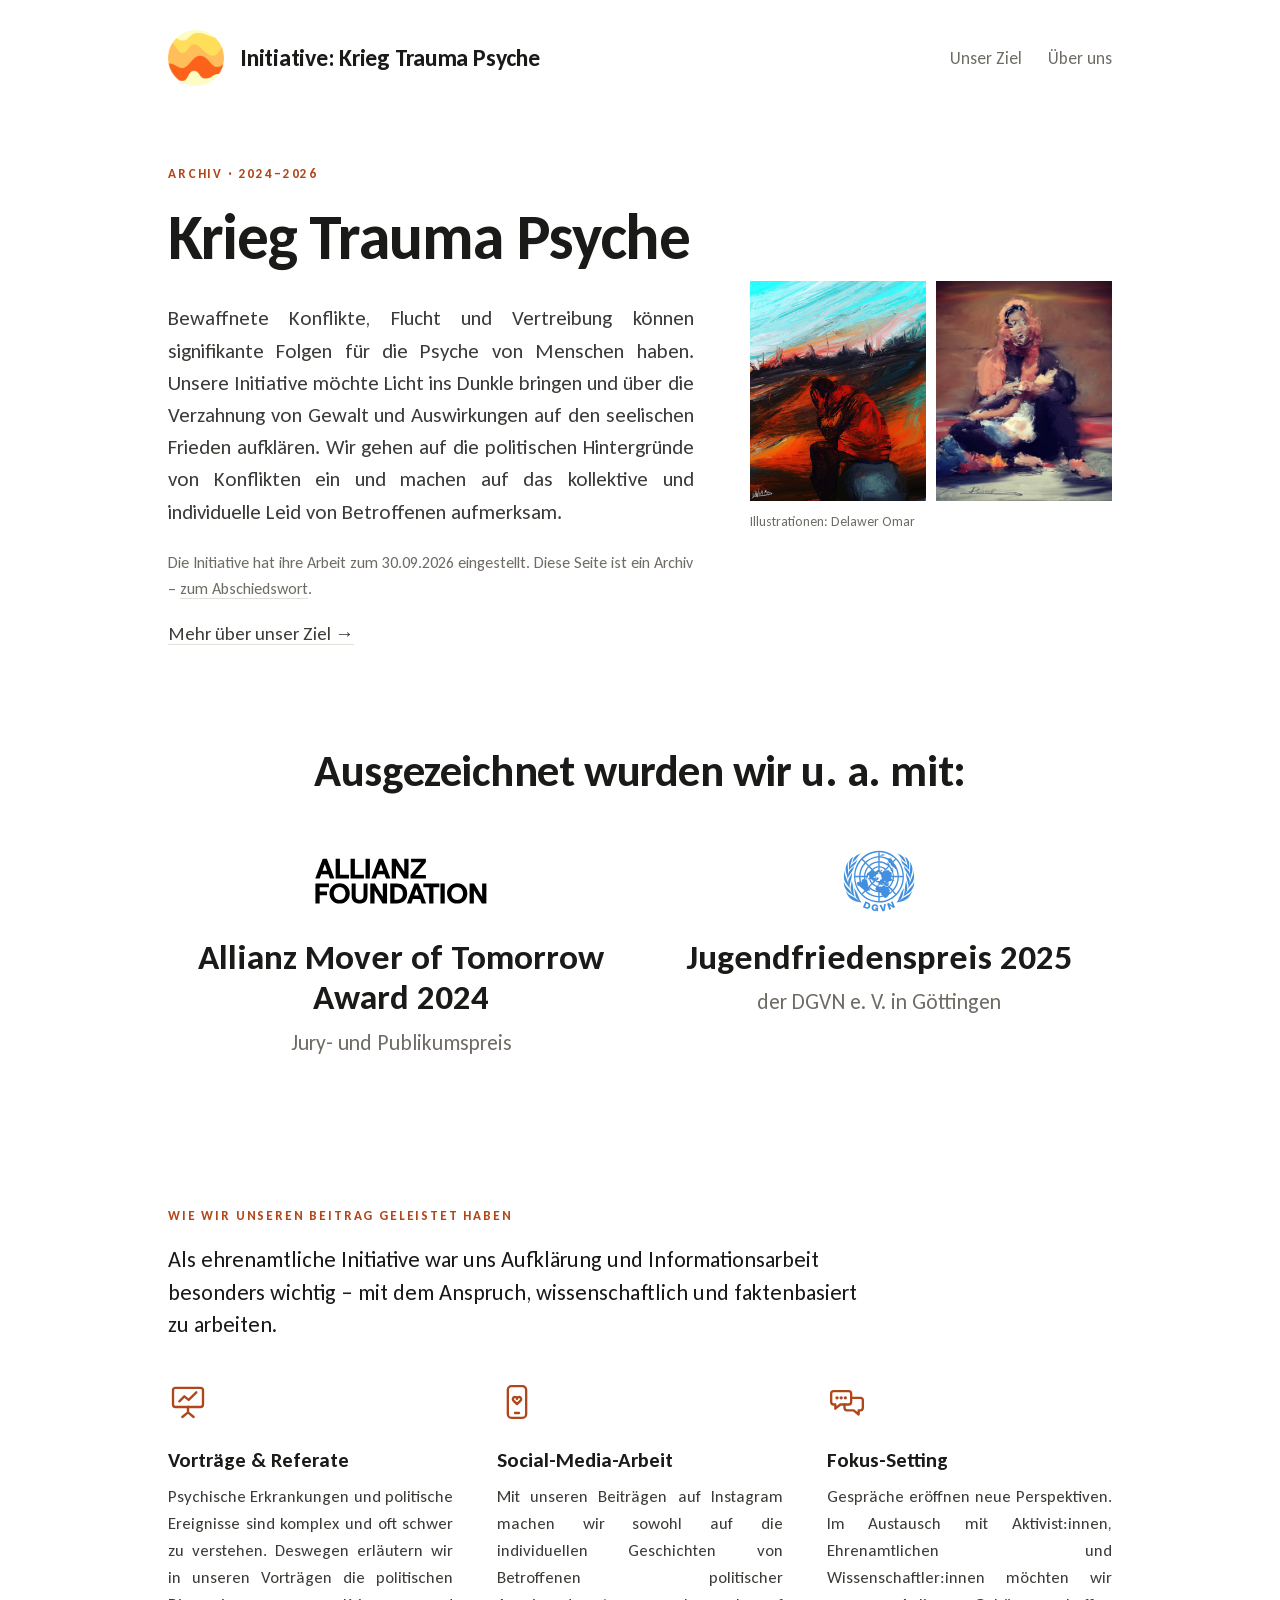
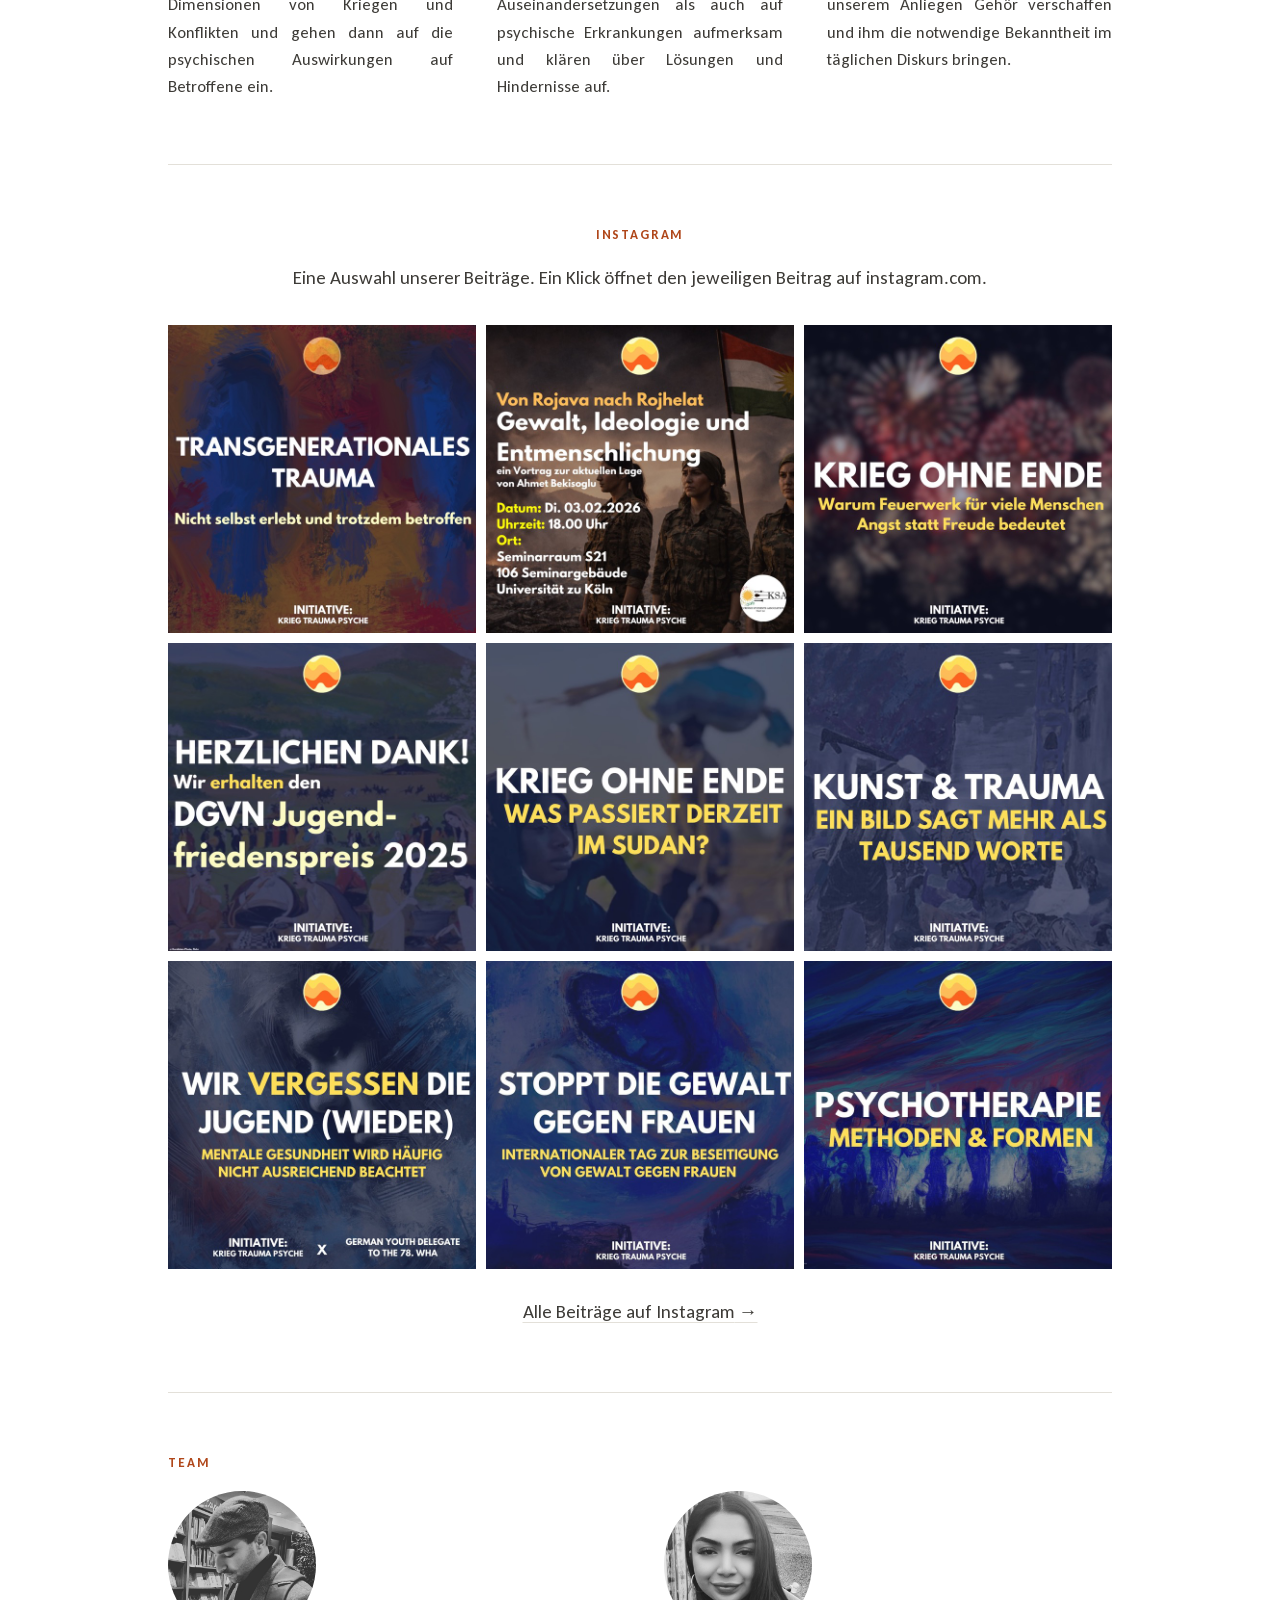
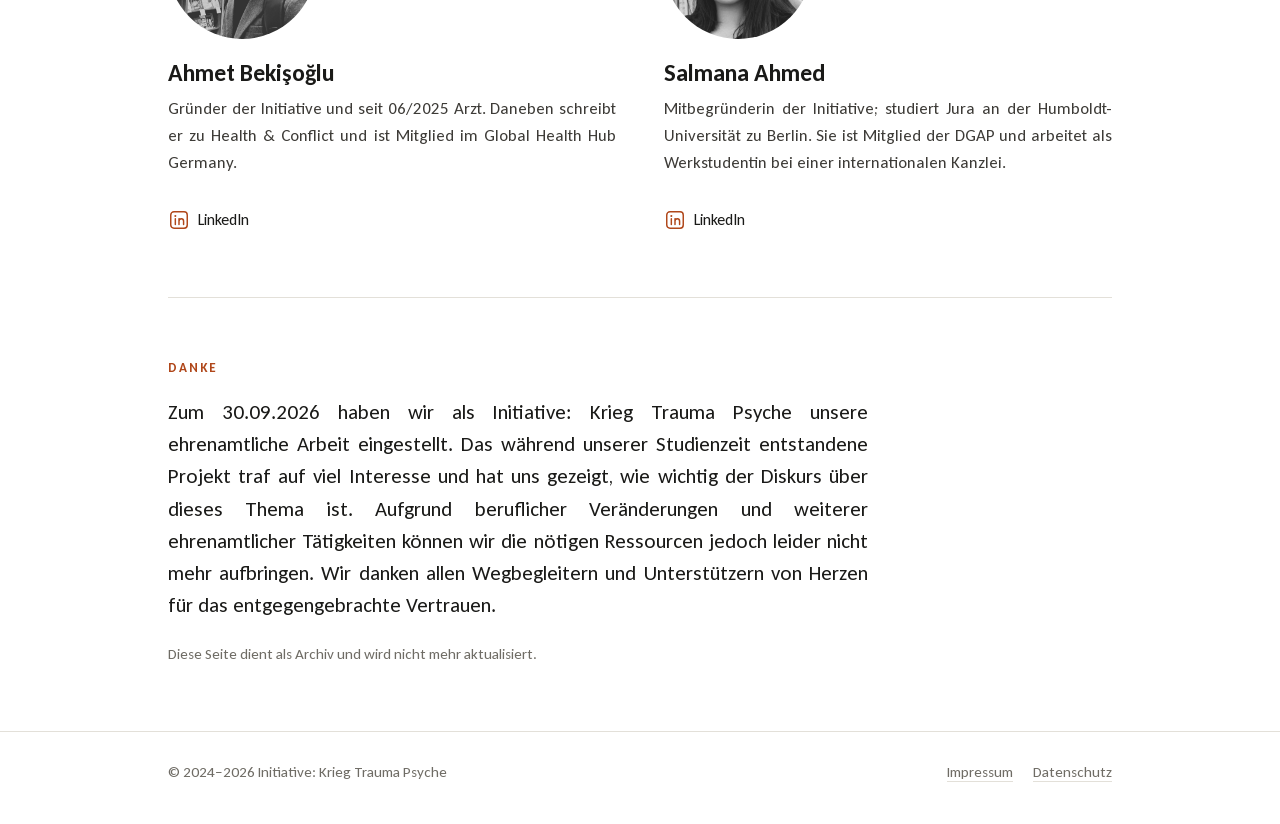
==== commit 47295551: "Add files via upload" ====
--- a/index.html
+++ b/index.html
@@ -78,18 +78,16 @@
     </section>
 
     <section class="wrap awards-section" aria-labelledby="preise-titel">
-      <h2 class="label" id="preise-titel">Ausgezeichnet mit</h2>
+      <h2 class="awards__title" id="preise-titel">Ausgezeichnet wurden wir u.&nbsp;a. mit:</h2>
       <ul class="awards">
         <li class="award">
           <div class="award__logo"><img class="logo-wordmark" src="assets/img/logos/allianz-foundation.svg" alt="Allianz Foundation" width="202" height="54"></div>
-          <p class="award__year">2024</p>
-          <h3 class="award__name">Allianz Mover of Tomorrow Award</h3>
+          <h3 class="award__name">Allianz Mover of Tomorrow Award 2024</h3>
           <p class="award__note">Jury- und Publikumspreis</p>
         </li>
         <li class="award">
           <div class="award__logo"><img src="assets/img/logos/dgvn.svg" alt="Deutsche Gesellschaft für die Vereinten Nationen (DGVN)" width="75" height="64"></div>
-          <p class="award__year">2025</p>
-          <h3 class="award__name">Jugendfriedenspreis</h3>
+          <h3 class="award__name">Jugend&shy;friedens&shy;preis 2025</h3>
           <p class="award__note">der DGVN e.&nbsp;V. in Göttingen</p>
         </li>
       </ul>
@@ -117,7 +115,7 @@
       </ul>
     </section>
 
-    <section class="wrap section" aria-labelledby="insta-titel">
+    <section class="wrap section insta-section" aria-labelledby="insta-titel">
       <h2 class="label" id="insta-titel">Instagram</h2>
       <p>Eine Auswahl unserer Beiträge. Ein Klick öffnet den jeweiligen Beitrag auf instagram.com.</p>
       <div class="insta">
--- a/assets/css/style.css
+++ b/assets/css/style.css
@@ -121,17 +121,16 @@
 .diptych img { width: 100%; aspect-ratio: 4 / 5; object-fit: cover; }
 .diptych figcaption { grid-column: 1 / -1; font-size: .85rem; color: var(--muted); }
 
-/* Auszeichnungen: offen, mit Logos der Preisgeber */
-.awards-section { padding-top: 8px; padding-bottom: 72px; }
-.awards { list-style: none; margin: 0; padding: 36px 0 0; display: grid; grid-template-columns: 1fr 1fr; border-top: 1px solid var(--line); }
-.award { padding: 0 40px; border-left: 1px solid var(--line); }
-.award:first-child { padding-left: 0; border-left: 0; }
-.award__logo { height: 64px; display: flex; align-items: center; margin-bottom: 26px; }
+/* Auszeichnungen: groß und zentriert (wie auf der alten Seite), mit Logos */
+.awards-section { padding-top: 24px; padding-bottom: 88px; text-align: center; }
+.awards__title { font-size: clamp(2rem, 4.2vw, 2.8rem); line-height: 1.15; letter-spacing: -.01em; margin: 0 0 52px; }
+.awards { list-style: none; margin: 0 auto; padding: 0; display: grid; grid-template-columns: 1fr 1fr; gap: 56px; max-width: 900px; }
+.award { display: flex; flex-direction: column; align-items: center; }
+.award__logo { height: 64px; display: flex; align-items: center; justify-content: center; margin-bottom: 24px; }
 .award__logo img { height: 100%; width: auto; }
 .award__logo img.logo-wordmark { height: 46px; }
-.award__year { font-size: .9rem; font-weight: 700; letter-spacing: .1em; color: var(--accent); margin: 0 0 4px; }
-.award__name { font-size: 1.75rem; line-height: 1.15; margin: 0 0 6px; }
-.award__note { color: var(--muted); margin: 0; }
+.award__name { font-size: clamp(1.7rem, 3vw, 2.2rem); line-height: 1.15; margin: 0 0 10px; hyphens: manual; }
+.award__note { font-size: 1.35rem; line-height: 1.35; color: var(--muted); margin: 0; }
 @media (prefers-color-scheme: dark) {
   .logo-wordmark { filter: invert(1); }  /* schwarzes Allianz-Logo hell darstellen */
 }
@@ -142,7 +141,8 @@
 .work p { font-size: 1.06rem; }
 
 /* Instagram-Archiv (lokale Vorschaubilder, keine Einbettung) */
-.insta { display: grid; grid-template-columns: repeat(3, 1fr); gap: 6px; max-width: 760px; margin: 0 0 22px; }
+.insta-section { text-align: center; }
+.insta { display: grid; grid-template-columns: repeat(3, 1fr); gap: 10px; margin: 32px 0 28px; }
 .insta a { display: block; overflow: hidden; }
 .insta img { width: 100%; aspect-ratio: 1; object-fit: cover; transition: opacity .2s ease; }
 .insta a:hover img { opacity: .82; }
@@ -190,9 +190,7 @@
 @media (max-width: 860px) {
   .intro { grid-template-columns: 1fr; gap: 36px; }
   .diptych { justify-self: start; max-width: 340px; }
-  .awards { grid-template-columns: 1fr; padding-top: 0; border-top: 0; }
-  .award, .award:first-child { padding: 30px 0 0; border-left: 0; border-top: 1px solid var(--line); }
-  .award + .award { margin-top: 30px; }
+  .awards { grid-template-columns: 1fr; gap: 48px; }
   .work { grid-template-columns: 1fr; gap: 36px; }
 }
 
@@ -211,10 +209,11 @@
   .section { padding-top: 48px; padding-bottom: 48px; }
   .awards-section { padding-bottom: 52px; }
   .section__lead { font-size: 1.22rem; margin-bottom: 30px; }
-  .award__logo { height: 52px; margin-bottom: 20px; }
+  .awards__title { margin-bottom: 36px; }
+  .award__logo { height: 52px; margin-bottom: 18px; }
   .award__logo img.logo-wordmark { height: 38px; }
-  .award__name { font-size: 1.45rem; }
-  .insta { gap: 4px; }
+  .award__note { font-size: 1.2rem; }
+  .insta { gap: 4px; margin: 24px 0 20px; }
   .team { gap: 20px; }
   .person img { width: 104px; height: 104px; margin-bottom: 14px; }
   .person h3 { font-size: 1.2rem; }
